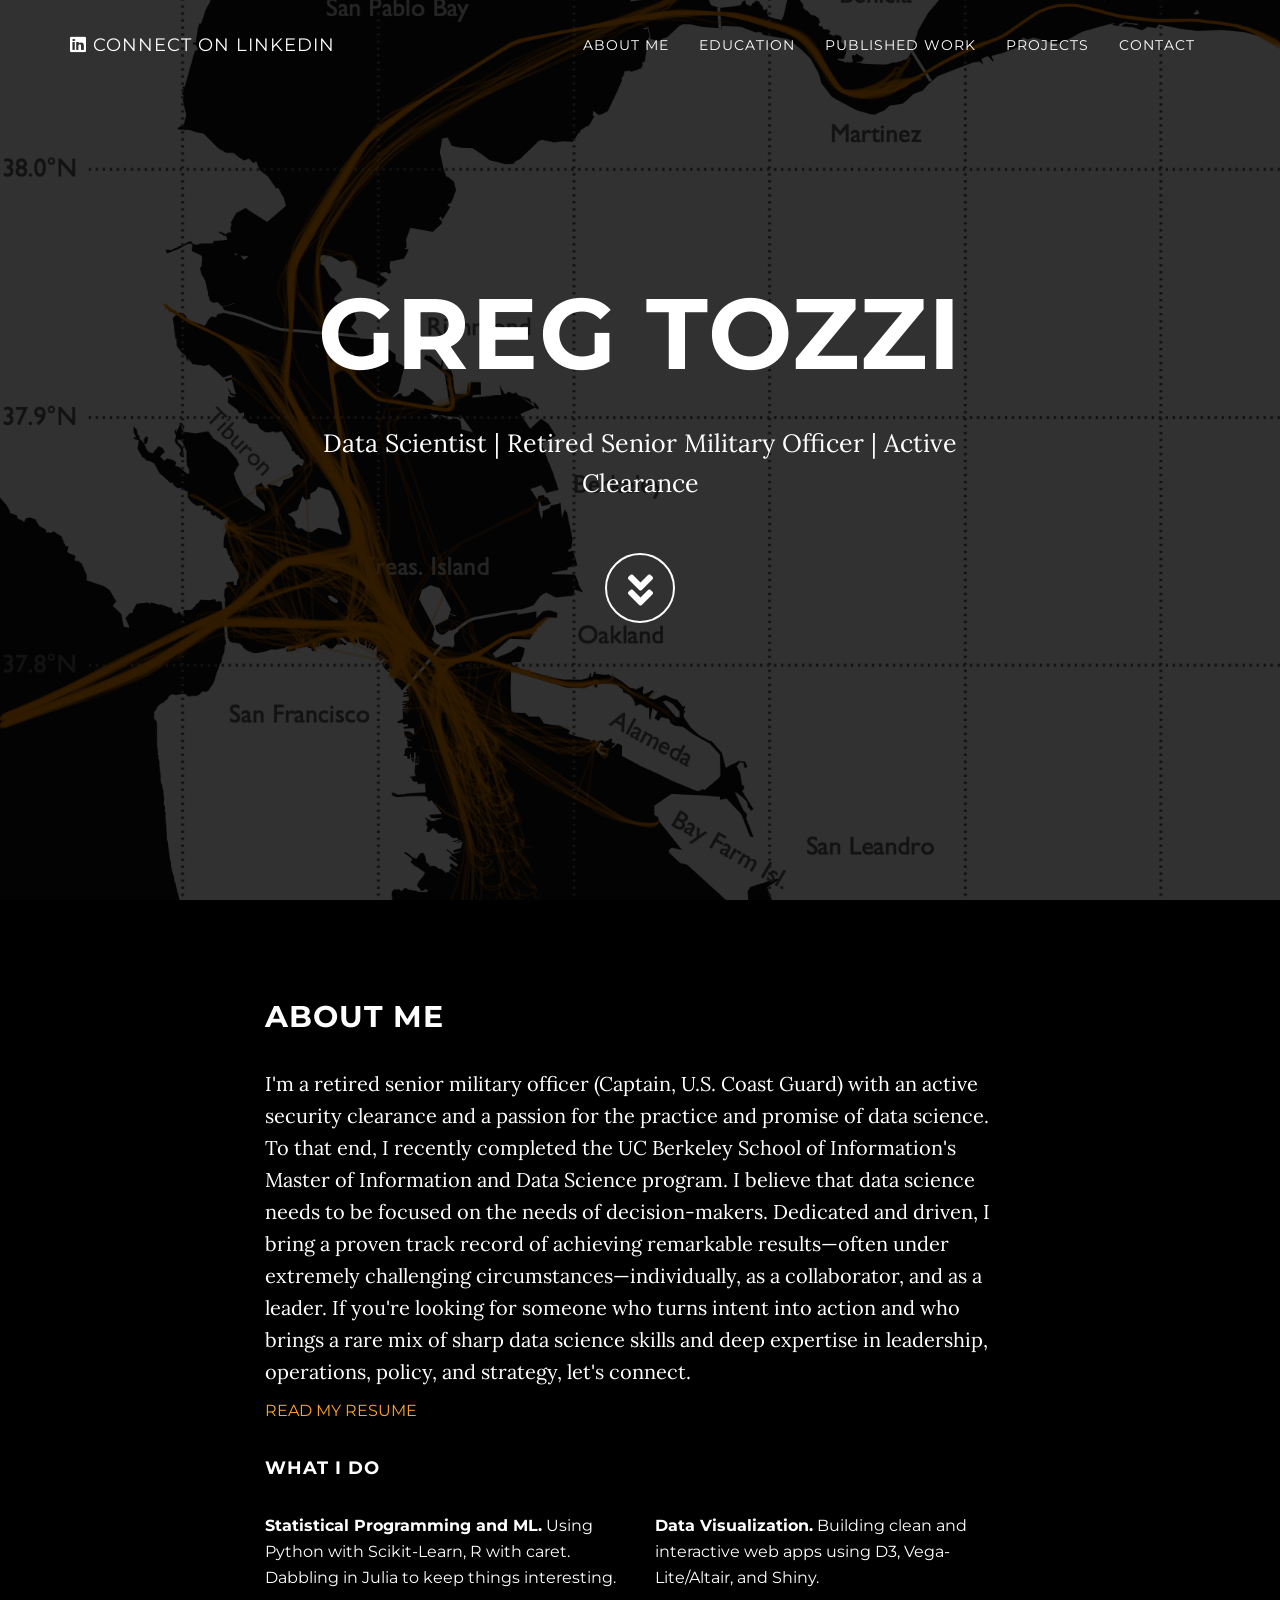
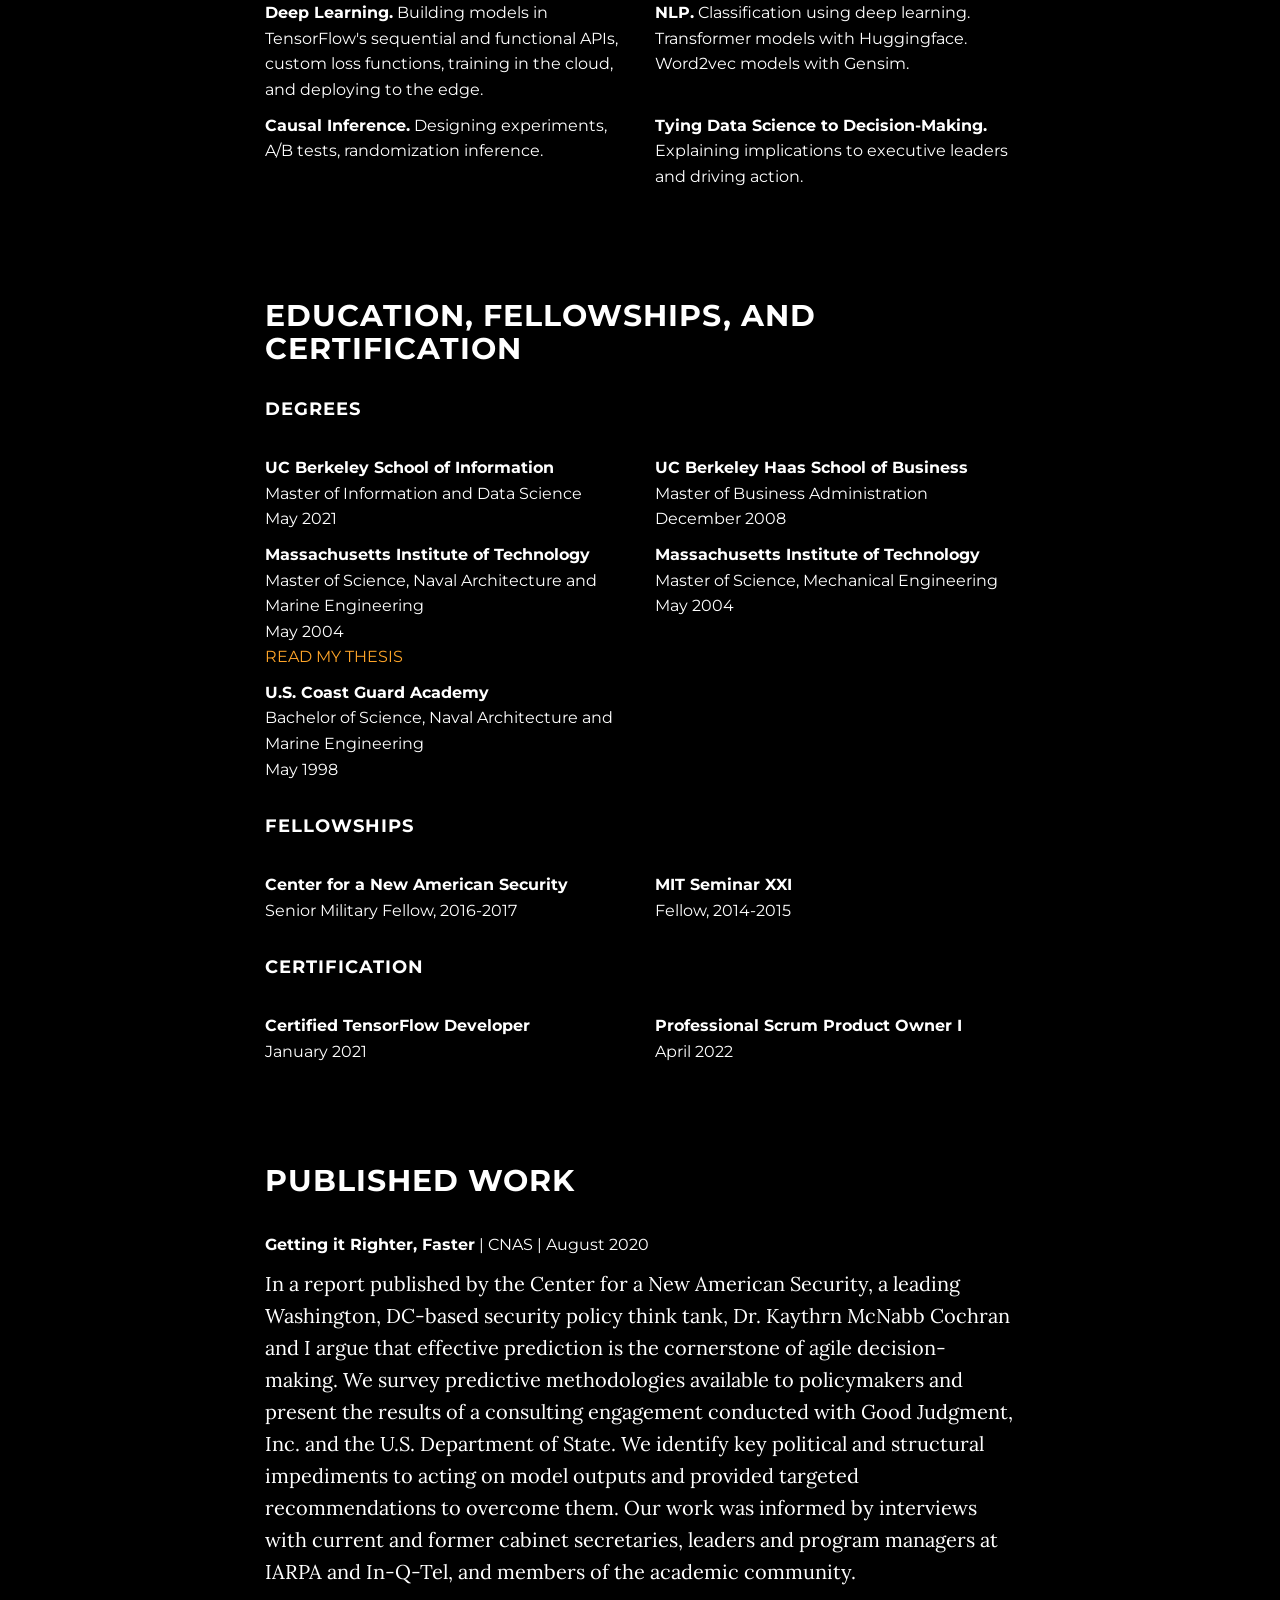
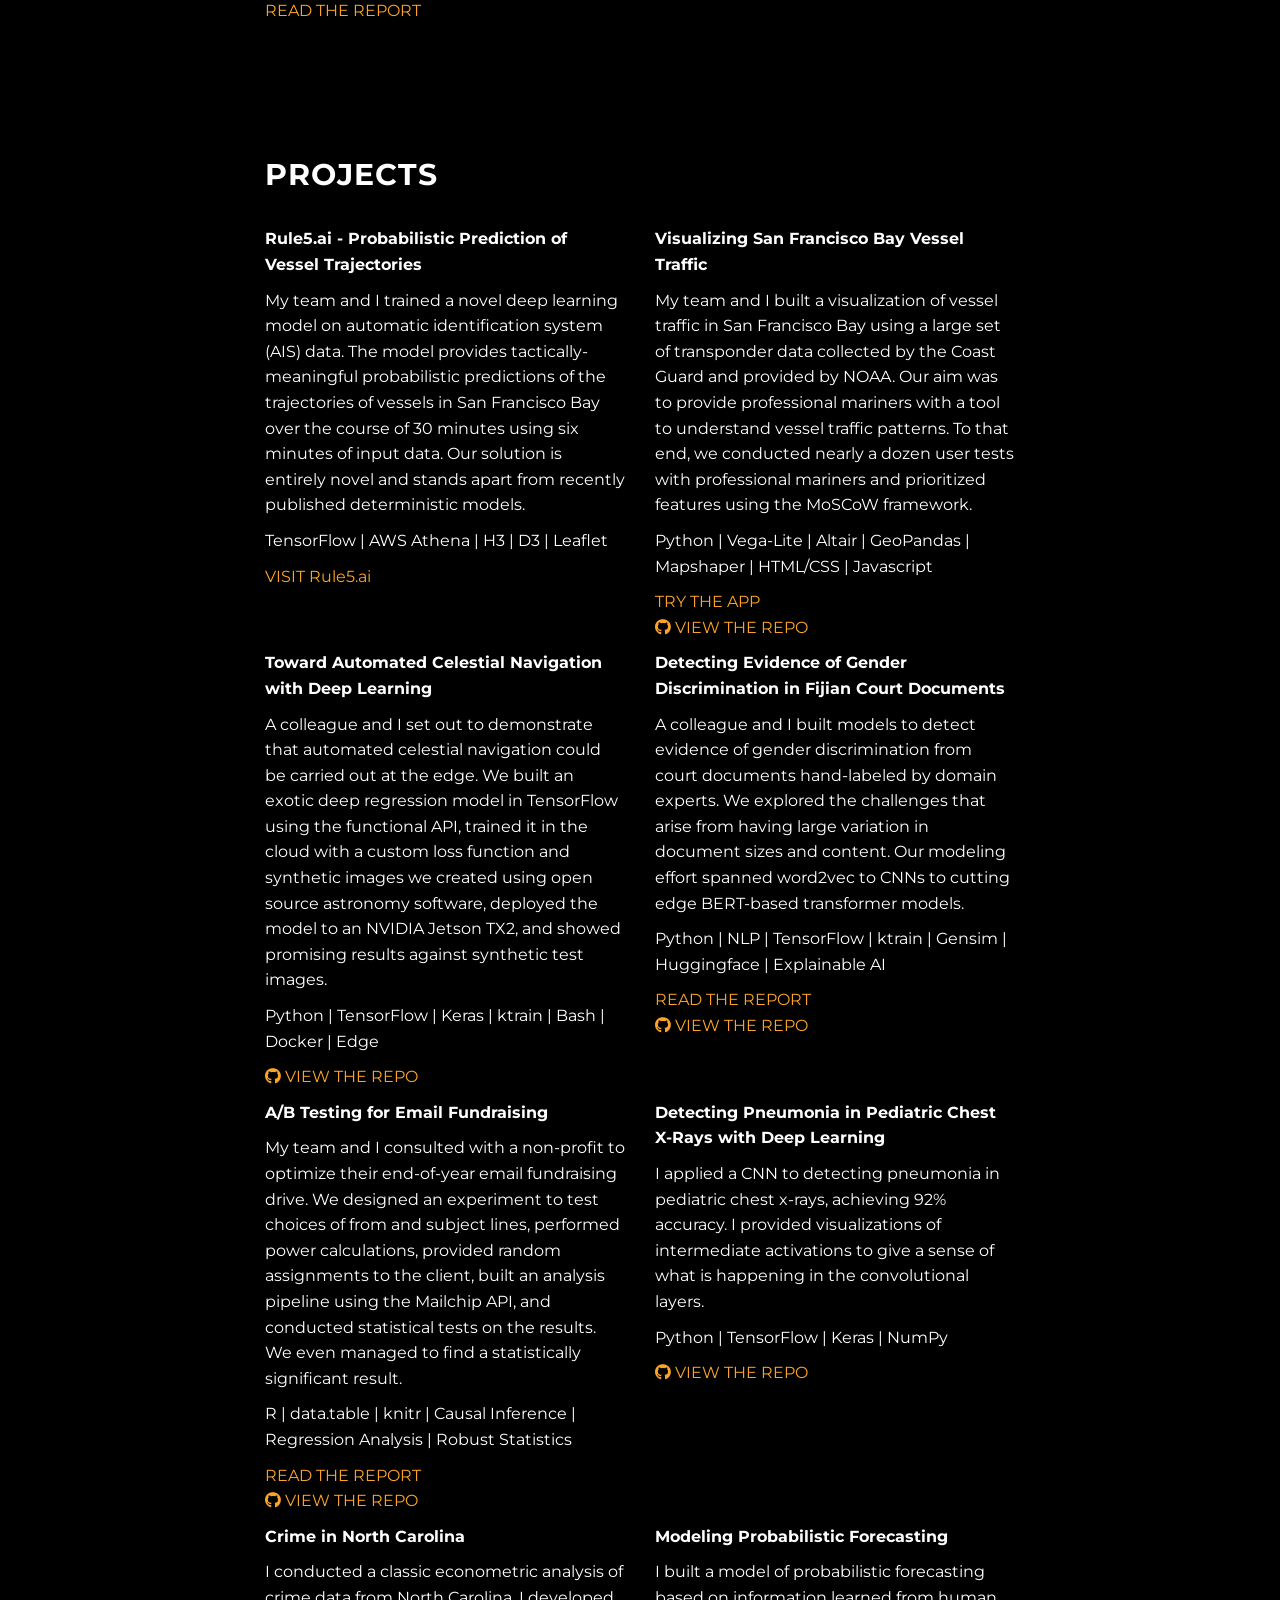
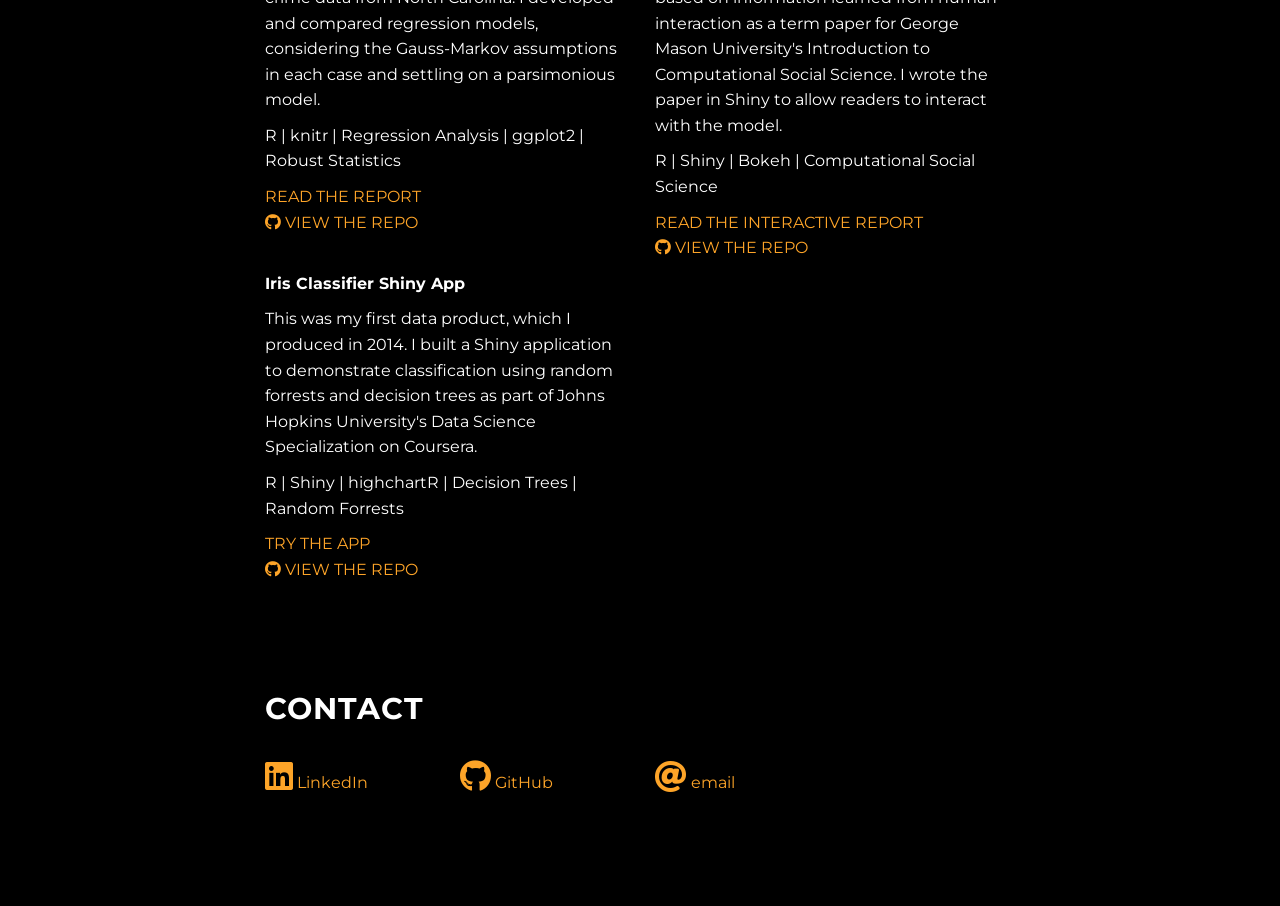
==== index.html @ bf269452 "adding pspo" ====
<!DOCTYPE html>
<html lang="en">

<head>
    <meta charset="utf-8">
    <meta name="viewport" content="width=device-width, initial-scale=1.0">
    <meta name="description" content="Greg Tozzi: Data Scientist">
    <meta name="author" content="Greg Tozzi">

    <title>Greg Tozzi's Data Science Portfolio</title>
    
    <link rel="preconnect" href="https://fonts.gstatic.com"> 
    <link href="https://fonts.googleapis.com/css2?family=Lora:wght@400;700&family=Montserrat:wght@400;700&display=swap" rel="stylesheet">

    <!-- CSS -->
    <link href="css/bootstrap.min.css" rel="stylesheet">
    <link href="css/all.css" rel="stylesheet">
    <link href="css/grayscale.css" rel="stylesheet">

</head>

<body id="page-top" data-spy="scroll" data-target=".navbar-custom">

    <nav class="navbar navbar-custom navbar-fixed-top" role="navigation">
        <div class="container">
            <div class="navbar-header page-scroll">
                <button type="button" class="navbar-toggle" data-toggle="collapse" data-target=".navbar-main-collapse">
                    <i class="fa fa-bars"></i>
                </button>
                <!-- <span style="color: #6C6; font-size: 135px;">&#x2B22;</span> 

                <a class="navbar-brand" a href="https://linkedin.com/in/gregorytozzi" target="_blank" rel="noopener noreferrer">
                    <i class="fab fa-linkedin fa-1x"></i>  <span class="light">Connect on Linkedin</span>
                </a>-->
                <a class="navbar-brand" a href="https://linkedin.com/in/gregorytozzi" target="_blank" rel="noopener noreferrer">
                    <i class="fab fa-linkedin fa-1x"></i>  <span class="light"> Connect on Linkedin</span>
                </a>        
            </div>

            <!-- Collect the nav links, forms, and other content for toggling -->
            <div class="collapse navbar-collapse navbar-right navbar-main-collapse">
                <ul class="nav navbar-nav">
                    <!-- Hidden li included to remove active class from about link when scrolled up past about section -->
                    <li class="hidden">
                        <a href="#page-top"></a>
                    </li>
                    <li class="page-scroll">
                        <a href="#about">About Me</a>
                    </li>
                    <li class="page-scroll">
                        <a href="#education">Education</a>
                    <li class="page-scroll">
                        <a href="#pubs">Published Work</a>
                    </li>
                    <li class="page-scroll">
                        <a href="#projects">Projects</a>
                    </li>
               
                    <li class="page-scroll">
                        <a href="#contact">Contact</a>
                    </li>
                </ul>
            </div>
            <!-- /.navbar-collapse -->
        </div>
        <!-- /.container -->
    </nav>

    <section class="intro">
        <div class="intro-body">
            <div class="container">
                <div class="row">
                    <div class="col-md-8 col-md-offset-2">
                        <h1 class="brand-heading">Greg Tozzi</h1>
                        <p class="intro-text">Data Scientist | Retired Senior Military Officer | Active Clearance</p>
                        <div class="page-scroll">
                            <a href="#about" class="btn btn-circle">
                                <i class="fa fa-angle-double-down animated"></i>
                            </a>
                        </div>
                    </div>
                </div>
            </div>
        </div>
    </section>

    <section id="about" class="container content-section text-justified">
        <div class="row">
            <div class="col-lg-8 col-lg-offset-2">
                <h2>About Me</h2>
                <p class="about-me">I'm a retired senior military officer (Captain, U.S. Coast Guard) with an active security clearance and a passion for the practice and promise of data science. To that end, I recently completed the UC Berkeley School of Information's Master of Information and Data Science program. I believe that data science needs to be focused on the needs of decision-makers. Dedicated and driven, I bring a proven track record of achieving remarkable results—often under extremely challenging circumstances—individually, as a collaborator, and as a leader. If you're looking for someone who turns intent into action and who brings a rare mix of sharp data science skills and deep expertise in leadership, operations, policy, and strategy, let's connect.</p>
                <p class="resume"><a href="media/Greg_Tozzi_Resume.pdf" target="_blank" rel="noopener noreferrer"">READ MY RESUME</a></p>
            </div>
        </div>
        <div class="row">
            <div class="col-lg-8 col-lg-offset-2">
                <h4>What I Do</h2>
            </div>
        </div>
        <div class="row">
            <div class="col-lg-4 col-lg-offset-2">
                <p class="small-text"><strong>Statistical Programming and ML.</strong> Using Python with Scikit-Learn, R with caret. Dabbling in Julia to keep things interesting.</p>
            </div>
            <div class="col-lg-4">
                <p class="small-text"><strong>Data Visualization.</strong> Building clean and interactive web apps using D3, Vega-Lite/Altair, and Shiny.</p>
            </div>
        </div>
        <div class="row">
            <div class="col-lg-4 col-lg-offset-2">
                <p class="small-text"><strong>Deep Learning.</strong> Building models in TensorFlow's sequential and functional APIs, custom loss functions, training in the cloud, and deploying to the edge.</p>
            </div>
            <div class="col-lg-4">
                <p class="small-text"><strong>NLP.</strong> Classification using deep learning. Transformer models with Huggingface. Word2vec models with Gensim.</p>
            </div>
        </div>
        <div class="row">
            <div class="col-lg-4 col-lg-offset-2">
                <p class="small-text"><strong>Causal Inference.</strong> Designing experiments, A/B tests, randomization inference.</p>
            </div>
            <div class="col-lg-4">
                <p class="small-text"><strong>Tying Data Science to Decision-Making.</strong> Explaining implications to executive leaders and driving action.</p>
            </div>
        </div>
    </section>

    <section id="education" class="container content-section text-justified">
        <div class="row">
            <div class="col-lg-8 col-lg-offset-2">
                <h2>Education, Fellowships, and Certification</h2>
            </div>
        </div>
        <div class="row">
            <div class="col-lg-8 col-lg-offset-2">
                <h4>Degrees</h2>
            </div>
        </div>
        <div class="row">
            <div class="col-lg-4 col-lg-offset-2">
                <p class="education"><strong>UC Berkeley School of Information</strong></p>
                <p class="education">Master of Information and Data Science</p>
                <p class="small-text">May 2021</p>
            </div>
            <div class="col-lg-4">
                <p class="education"><strong>UC Berkeley Haas School of Business</strong></p>
                <p class="education">Master of Business Administration</p>
                <p class="small-text">December 2008</p>
            </div>
        </div>
        <div class="row">
            <div class="col-lg-4 col-lg-offset-2">
                <p class="education"><strong>Massachusetts Institute of Technology</strong></p>
                <p class="education">Master of Science, Naval Architecture and Marine Engineering</p>
                <p class="education">May 2004</p>
                <p class="small-text"><a href="https://dspace.mit.edu/handle/1721.1/33435" target="_blank" rel="noopener noreferrer">READ MY THESIS</a></p>
            </div>
            <div class="col-lg-4">
                <p class="education"><strong>Massachusetts Institute of Technology</strong></p>
                <p class="education">Master of Science, Mechanical Engineering</p>
                <p class="small-text">May 2004</p>
            </div>
        </div>
        <div class="row">
            <div class="col-lg-4 col-lg-offset-2">
                <p class="education"><strong>U.S. Coast Guard Academy</strong></p>
                <p class="education">Bachelor of Science, Naval Architecture and Marine Engineering</p>
                <p class="education-footer">May 1998</p>
            </div>
        </div>
        <div class="row">
            <div class="col-lg-8 col-lg-offset-2">
                <h4>Fellowships</h2>
            </div>
        </div>
        <div class="row">
            <div class="col-lg-4 col-lg-offset-2">
                <p class="education"><strong>Center for a New American Security</strong></p>
                <p class="education-footer">Senior Military Fellow, 2016-2017</p>
            </div>
            <div class="col-lg-4">
                <p class="education"><strong>MIT Seminar XXI</strong></p>
                <p class="education-footer">Fellow, 2014-2015</p>
            </div>
        </div>
        <div class="row">
            <div class="col-lg-8 col-lg-offset-2">
                <h4>Certification</h2>
            </div>
        </div>
        <div class="row">
            <div class="col-lg-4 col-lg-offset-2">
                <p class="education"><strong>Certified TensorFlow Developer</strong></p>
                <p class="education">January 2021</p>
            </div>
            <div class="col-lg-4">
                <p class="education"><strong>Professional Scrum Product Owner I</strong></p>
                <p class="education">April 2022</p>
            </div>
        </div>
    </section>

    <section id="pubs" class="container content-section text-justified">
        <div class="row">
            <div class="col-lg-8 col-lg-offset-2">
                <h2 class="pub-header">Published Work</h2>
                <p class="small-text"><strong>Getting it Righter, Faster</strong> | CNAS | August 2020</p>
                <p class="about-me">In a report published by the Center for a New American Security, a leading Washington, DC-based security policy think tank, Dr. Kaythrn McNabb Cochran and I argue that effective prediction is the cornerstone of agile decision-making. We survey predictive methodologies available to policymakers and present the results of a consulting engagement conducted with Good Judgment, Inc. and the U.S. Department of State. We identify key political and structural impediments to acting on model outputs and provided targeted recommendations to overcome them. Our work was informed by interviews with current and former cabinet secretaries, leaders and program managers at IARPA and In-Q-Tel, and members of the academic community.
                </p>
                <p class="resume"><a href="https://www.cnas.org/publications/reports/getting-it-righter-faster" target="_blank" rel="noopener noreferrer" class="small-text">READ THE REPORT</a></p>
            </div>
        </div>
    </section>

    <section id="projects" class="container content-section text-justified">
        <div class="row">
            <div class="col-lg-8 col-lg-offset-2">
                <h2>Projects</h2>
            </div>
        </div>
        <div class="row">
            <div class="col-lg-4 col-lg-offset-2">
                <p class="small-text"><strong>Rule5.ai - Probabilistic Prediction of Vessel Trajectories</strong></p>
                <p class="small-text">My team and I trained a novel deep learning model on automatic identification system (AIS) data. The model provides tactically-meaningful probabilistic predictions of the trajectories of vessels in San Francisco Bay over the course of 30 minutes using six minutes of input data. Our solution is entirely novel and stands apart from recently published deterministic models.</p>
                <p class="small-text">TensorFlow | AWS Athena | H3 | D3 | Leaflet</p>
                <p class="education"><a href="https://rule5.ai" target="_blank" rel="noopener noreferrer" class="small-text">VISIT Rule5.ai</a></p>
            </div>
            <div class="col-lg-4">
                <p class="small-text"><strong>Visualizing San Francisco Bay Vessel Traffic</strong></p>
                <p class="small-text">My team and I built a visualization of vessel traffic in San Francisco Bay using a large set of transponder data collected by the Coast Guard and provided by NOAA. Our aim was to provide professional mariners with a tool to understand vessel traffic patterns. To that end, we conducted nearly a dozen user tests with professional mariners and prioritized features using the MoSCoW framework.</p>
                <p class="small-text">Python | Vega-Lite | Altair | GeoPandas | Mapshaper | HTML/CSS | Javascript</p>
                <p class="education"><a href="https://gregtozzi.github.io/w209-ais" target="_blank" rel="noopener noreferrer" class="small-text">TRY THE APP</a></p>
                <p class="small-text"><a href="https://github.com/gregtozzi/w209-ais" target="_blank" rel="noopener noreferrer">
                    <i class="fab fa-github fa-1.25x"></i> VIEW THE REPO</a></p>
            </div>
        </div>

        <div class="row">
            <div class="col-lg-4 col-lg-offset-2">
                <p class="small-text"><strong>Toward Automated Celestial Navigation with Deep Learning</strong></p>
                <p class="small-text">A colleague and I set out to demonstrate that automated celestial navigation could be carried out at the edge. We built an exotic deep regression model in TensorFlow using the functional API, trained it in the cloud with a custom loss function and synthetic images we created using open source astronomy software, deployed the model to an NVIDIA Jetson TX2, and showed promising results against synthetic test images.</p>
                <p class="small-text">Python | TensorFlow | Keras | ktrain | Bash | Docker | Edge</p>
                <p class="small-text"><a href="https://github.com/gregtozzi/deep_learning_celnav" target="_blank" rel="noopener noreferrer">
                    <i class="fab fa-github fa-1.25x"></i> VIEW THE REPO</a></p>
            </div>
            <div class="col-lg-4">
                <p class="small-text"><strong>Detecting Evidence of Gender Discrimination in Fijian Court Documents</strong></p>
                <p class="small-text">A colleague and I built models to detect evidence of gender discrimination from court documents hand-labeled by domain experts. We explored the challenges that arise from having large variation in document sizes and content. Our modeling effort spanned word2vec to CNNs to cutting edge BERT-based transformer models.</p>
                <p class="small-text">Python | NLP | TensorFlow | ktrain | Gensim | Huggingface | Explainable AI</p>
                <p class="education"><a href="media/fijian_gbd_report.pdf" target="_blank" rel="noopener noreferrer">READ THE REPORT</a></p>
                <p class="small-text"><a href="https://github.com/gregtozzi/w266_project" target="_blank" rel="noopener noreferrer">
                    <i class="fab fa-github fa-1.25x"></i> VIEW THE REPO</a></p>
            </div>
        </div>

        <div class="row">
            <div class="col-lg-4 col-lg-offset-2">
                <p class="small-text"><strong>A/B Testing for Email Fundraising</strong></p>
                <p class="small-text">My team and I consulted with a non-profit to optimize their end-of-year email fundraising drive. We designed an experiment to test choices of from and subject lines, performed power calculations, provided random assignments to the client, built an analysis pipeline using the Mailchip API, and conducted statistical tests on the results. We even managed to find a statistically significant result.</p>
                <p class="small-text">R | data.table | knitr | Causal Inference | Regression Analysis | Robust Statistics</p>
                <p class="education"><a href="media/ab_test_report.pdf" target="_blank" rel="noopener noreferrer">READ THE REPORT</a></p>
                <p class="small-text"><a href="https://github.com/gregtozzi/w266_project" target="_blank" rel="noopener noreferrer">
                    <i class="fab fa-github fa-1.25x"></i> VIEW THE REPO</a></p>
            </div>
            <div class="col-lg-4">
                <p class="small-text"><strong>Detecting Pneumonia in Pediatric Chest X-Rays with Deep Learning</strong></p>
                <p class="small-text">I applied a CNN to detecting pneumonia in pediatric chest x-rays, achieving 92% accuracy. I provided visualizations of intermediate activations to give a sense of what is happening in the convolutional layers.</p>
                <p class="small-text">Python | TensorFlow | Keras | NumPy</p>
                <p class="small-text"><a href="https://github.com/gregtozzi/diagnosing_pneumonia/blob/master/Diagnosing_Pneumonia_from_Pediatric_Chest_X_Rays.ipynb" target="_blank" rel="noopener noreferrer">
                    <i class="fab fa-github fa-1.25x"></i> VIEW THE REPO</a></p>
            </div>
        </div>
        
        <div class="row">
            <div class="col-lg-4 col-lg-offset-2">
                <p class="small-text"><strong>Crime in North Carolina</strong></p>
                <p class="small-text">I conducted a classic econometric analysis of crime data from North Carolina. I developed and compared regression models, considering the Gauss-Markov assumptions in each case and settling on a parsimonious model.</p>
                <p class="small-text">R | knitr | Regression Analysis | ggplot2 | Robust Statistics</p>
                <p class="education"><a href="media/north_carolina_crime.pdf" target="_blank" rel="noopener noreferrer">READ THE REPORT</a></p>
                <p class="small-text"><a href="https://github.com/gregtozzi/north_carolina_crime" target="_blank" rel="noopener noreferrer">
                    <i class="fab fa-github fa-1.25x"></i> VIEW THE REPO</a></p>
            </div>
            <div class="col-lg-4 col-lg">
                <p class="small-text"><strong>Modeling Probabilistic Forecasting</strong></p>
                <p class="small-text">I built a model of probabilistic forecasting based on information learned from human interaction as a term paper for George Mason University's Introduction to Computational Social Science. I wrote the paper in Shiny to allow readers to interact with the model.</p>
                <p class="small-text">R | Shiny | Bokeh | Computational Social Science</p>
                <p class="education"><a href="https://gregtozzi.shinyapps.io/CSS600_Final_Paper" target="_blank" rel="noopener noreferrer">READ THE INTERACTIVE REPORT</a></p>
                <p class="small-text"><a href="https://github.com/gregtozzi/CSS600/tree/master" target="_blank" rel="noopener noreferrer">
                    <i class="fab fa-github fa-1.25x"></i> VIEW THE REPO</a></p>
            </div>
        </div>

        <div class="row">
            <div class="col-lg-4 col-lg-offset-2">
                <p class="small-text"><strong>Iris Classifier Shiny App</strong></p>
                <p class="small-text">This was my first data product, which I produced in 2014. I built a Shiny application to demonstrate classification using random forrests and decision trees as part of Johns Hopkins University's Data Science Specialization on Coursera.</p>
                <p class="small-text">R | Shiny | highchartR | Decision Trees | Random Forrests</p>
                <p class="education"><a href="https://gregtozzi.shinyapps.io/IrisClassifier" target="_blank" rel="noopener noreferrer">TRY THE APP</a></p>
                <p class="small-text"><a href="https://github.com/gregtozzi/IrisClassifier" target="_blank" rel="noopener noreferrer">
                    <i class="fab fa-github fa-1.25x"></i> VIEW THE REPO</a></p>
            </div>
        </div>

        
    </section>
    
    <section id="contact" class="container content-section text-justified">
        <div class="row">
            <div class="col-lg-8 col-lg-offset-2">
                <h2>Contact</h2>
            </div>
        </div>
        <div class="row bottom-row">
            <div class="col-lg-2 col-lg-offset-2">
              <p class="small-text"><a href="https://linkedin.com/in/gregorytozzi" target="_blank" rel="noopener noreferrer">
                    <i class="fab fa-linkedin fa-2x"></i> LinkedIn</a></p>
            </div>
            <div class="col-lg-2">
              <p class="small-text"><a href="https://github.com/gregtozzi" target="_blank" rel="noopener noreferrer">
                    <i class="fab fa-github fa-2x"></i> GitHub</a></p>
            </div>
            <div class="col-lg-2">
              <p class="small-text"><a href="mailto:greg.tozzi@ischool.berkeley.edu">
                    <i class="fas fa-at fa-2x"></i> email</a></p>
            </div>
        </div>
    </section>


    <!-- Core JavaScript Files -->
    <script src="js/jquery-3.5.1.min.js"></script>
    <script src="js/bootstrap.min.js"></script>
    <script src="js/jquery.easing.min.js"></script>

    <!-- Custom Theme JavaScript -->
    <script src="js/grayscale.js"></script>

</body>

</html>
---- css/grayscale.css ----
body {
    width: 100%;
    height: 100%;
    font-family: Lora, "Crimson Text", "Helvetica Neue",Helvetica,Arial,sans-serif;
    color: #fff;
    background-color: #000;
}

html {
    width: 100%;
    height: 100%;
}

h1,
h2,
h3,
h4,
h5,
h6 {
    margin: 0 0 35px;
    text-transform: uppercase;
    font-family: Montserrat, "Allerta","Helvetica Neue",Helvetica,Arial,sans-serif;
    font-weight: 700;
    letter-spacing: 1px;
}

p {
    margin: 0 0 25px;
    font-size: 18px;
    line-height: 1.5;
}

.about-me {
    margin: 0 0 10px;
}

.small-text {
    font-family: Montserrat, "Allerta","Helvetica Neue",Helvetica,Arial,sans-serif;
    font-size:16px;
    margin: 0 0 10px;
}

.education {
    font-family: Montserrat, "Allerta","Helvetica Neue",Helvetica,Arial,sans-serif;
    font-size:16px;
    margin: 0 0 0px;
}

.education-footer {
    font-family: Montserrat, "Allerta","Helvetica Neue",Helvetica,Arial,sans-serif;
    font-size:16px;
    margin: 0 0 35px;
}

.resume {
    font-family: Montserrat, "Allerta","Helvetica Neue",Helvetica,Arial,sans-serif;
    font-size:16px;
}

.project-row {
    padding-top: 20px;
}

.bottom-row {
    padding-bottom: 100px;
}

@media(min-width:767px) {
    p {
        margin: 0 0 35px;
        font-size: 20px;
        line-height: 1.6;
    }
}

a {
    color: #fda428;
    -webkit-transition: all .2s ease-in-out;
    -moz-transition: all .2s ease-in-out;
    transition: all .2s ease-in-out;
}

a:hover,
a:focus {
    text-decoration: none;
    color: #b56e0b;
}

.light {
    font-weight: 400;
}

.navbar {
    margin-bottom: 0;
    border-bottom: 1px solid rgba(255,255,255,.3);
    text-transform: uppercase;
    font-family: Montserrat,"Helvetica Neue",Helvetica,Arial,sans-serif;
    background-color: #000;
}

.navbar-brand {
    font-weight: 700;
}

.navbar-brand:focus {
    outline: 0;
}

.navbar-custom a {
    color: #fff;
}

.navbar-custom .nav li a {
    -webkit-transition: background .3s ease-in-out;
    -moz-transition: background .3s ease-in-out;
    transition: background .3s ease-in-out;
}

.navbar-custom .nav li a:hover,
.navbar-custom .nav li a:focus,
.navbar-custom .nav li.active {
    outline: 0;
    background-color: rgba(255,255,255,.2);
}

.navbar-toggle {
    padding: 4px 6px;
    font-size: 16px;
    color: #fff;
}

.navbar-toggle:focus,
.navbar-toggle:active {
    outline: 0;
}

@media(min-width:767px) {
    .navbar {
        padding: 20px 0;
        border-bottom: 0;
        letter-spacing: 1px;
        background: 0 0;
        -webkit-transition: background .5s ease-in-out,padding .5s ease-in-out;
        -moz-transition: background .5s ease-in-out,padding .5s ease-in-out;
        transition: background .5s ease-in-out,padding .5s ease-in-out;
    }

    .top-nav-collapse {
        padding: 0;
        background-color: #000;
    }

    .navbar-custom.top-nav-collapse {
        border-bottom: 1px solid rgba(255,255,255,.3);
    }
}

.intro {
    display: table;
    width: 100%;
    height: auto;
    padding: 100px 0;
    text-align: center;
    color: #fff;
    background: url(../media/map.png) no-repeat bottom center scroll;
    background-color: #000;
    -webkit-background-size: cover;
    -moz-background-size: cover;
    background-size: cover;
    -o-background-size: cover;
}

.intro-body {
    display: table-cell;
    vertical-align: middle;
}

.brand-heading {
    font-size: 40px;
}

.intro-text {
    font-size: 18px;
}

@media(min-width:767px) {
    .intro {
        height: 100%;
        padding: 0;
    }

    .brand-heading {
        font-size: 100px;
    }

    .intro-text {
        font-size: 25px;
    }
}

.btn-circle {
    width: 70px;
    height: 70px;
    margin-top: 15px;
    padding: 7px 16px;
    border: 2px solid #fff;
    border-radius: 35px;
    font-size: 40px;
    color: #fff;
    background: 0 0;
    -webkit-transition: background .3s ease-in-out;
    -moz-transition: background .3s ease-in-out;
    transition: background .3s ease-in-out;
}

.btn-circle:hover,
.btn-circle:focus {
    outline: 0;
    color: #fff;
    background: rgba(255,255,255,.1);
}

.page-scroll .btn-circle i.animated {
    -webkit-transition-property: -webkit-transform;
    -webkit-transition-duration: 1s;
    -moz-transition-property: -moz-transform;
    -moz-transition-duration: 1s;
}

.page-scroll .btn-circle:hover i.animated {
    -webkit-animation-name: pulse;
    -moz-animation-name: pulse;
    -webkit-animation-duration: 1.5s;
    -moz-animation-duration: 1.5s;
    -webkit-animation-iteration-count: infinite;
    -moz-animation-iteration-count: infinite;
    -webkit-animation-timing-function: linear;
    -moz-animation-timing-function: linear;
}

@-webkit-keyframes pulse {    
    0 {
        -webkit-transform: scale(1);
        transform: scale(1);
    }

    50% {
        -webkit-transform: scale(1.2);
        transform: scale(1.2);
    }

    100% {
        -webkit-transform: scale(1);
        transform: scale(1);
    }
}

@-moz-keyframes pulse {    
    0 {
        -moz-transform: scale(1);
        transform: scale(1);
    }

    50% {
        -moz-transform: scale(1.2);
        transform: scale(1.2);
    }

    100% {
        -moz-transform: scale(1);
        transform: scale(1);
    }
}

.content-section {
    padding-top: 100px;
}

@media(min-width:767px) {
    .content-section {
        /* padding-top: 250px; */
    }

    .download-section {
        padding: 100px 0;
    }

    #map {
        height: 400px;
        margin-top: 250px;
    }
}

.btn {
    text-transform: uppercase;
    font-family: Montserrat,"Helvetica Neue",Helvetica,Arial,sans-serif;
    font-weight: 400;
    -webkit-transition: all .3s ease-in-out;
    -moz-transition: all .3s ease-in-out;
    transition: all .3s ease-in-out;
}

.btn-default {
    border: 1px solid #28c3ab;
    color: #28c3ab;
    background-color: transparent;
}

.btn-default:hover,
.btn-default:focus {
    border: 1px solid #28c3ab;
    outline: 0;
    color: #000;
    background-color: #28c3ab;
}

.btn-huge {
    padding: 25px;
    font-size: 26px;
}

.banner-social-buttons {
    margin-top: 0;
}

@media(max-width:1199px) {
    ul.banner-social-buttons {
        margin-top: 15px;
    }
}

@media(max-width:767px) {
    ul.banner-social-buttons>li {
        display: block;
        margin-bottom: 20px;
        padding: 0;
    }

    ul.banner-social-buttons>li:last-child {
        margin-bottom: 0;
    }
}

::-moz-selection {
    text-shadow: none;
    background: #fcfcfc;
    background: rgba(255,255,255,.2);
}

::selection {
    text-shadow: none;
    background: #fcfcfc;
    background: rgba(255,255,255,.2);
}

img::selection {
    background: 0 0;
}

img::-moz-selection {
    background: 0 0;
}

body {
    webkit-tap-highlight-color: rgba(255,255,255,.2);
}
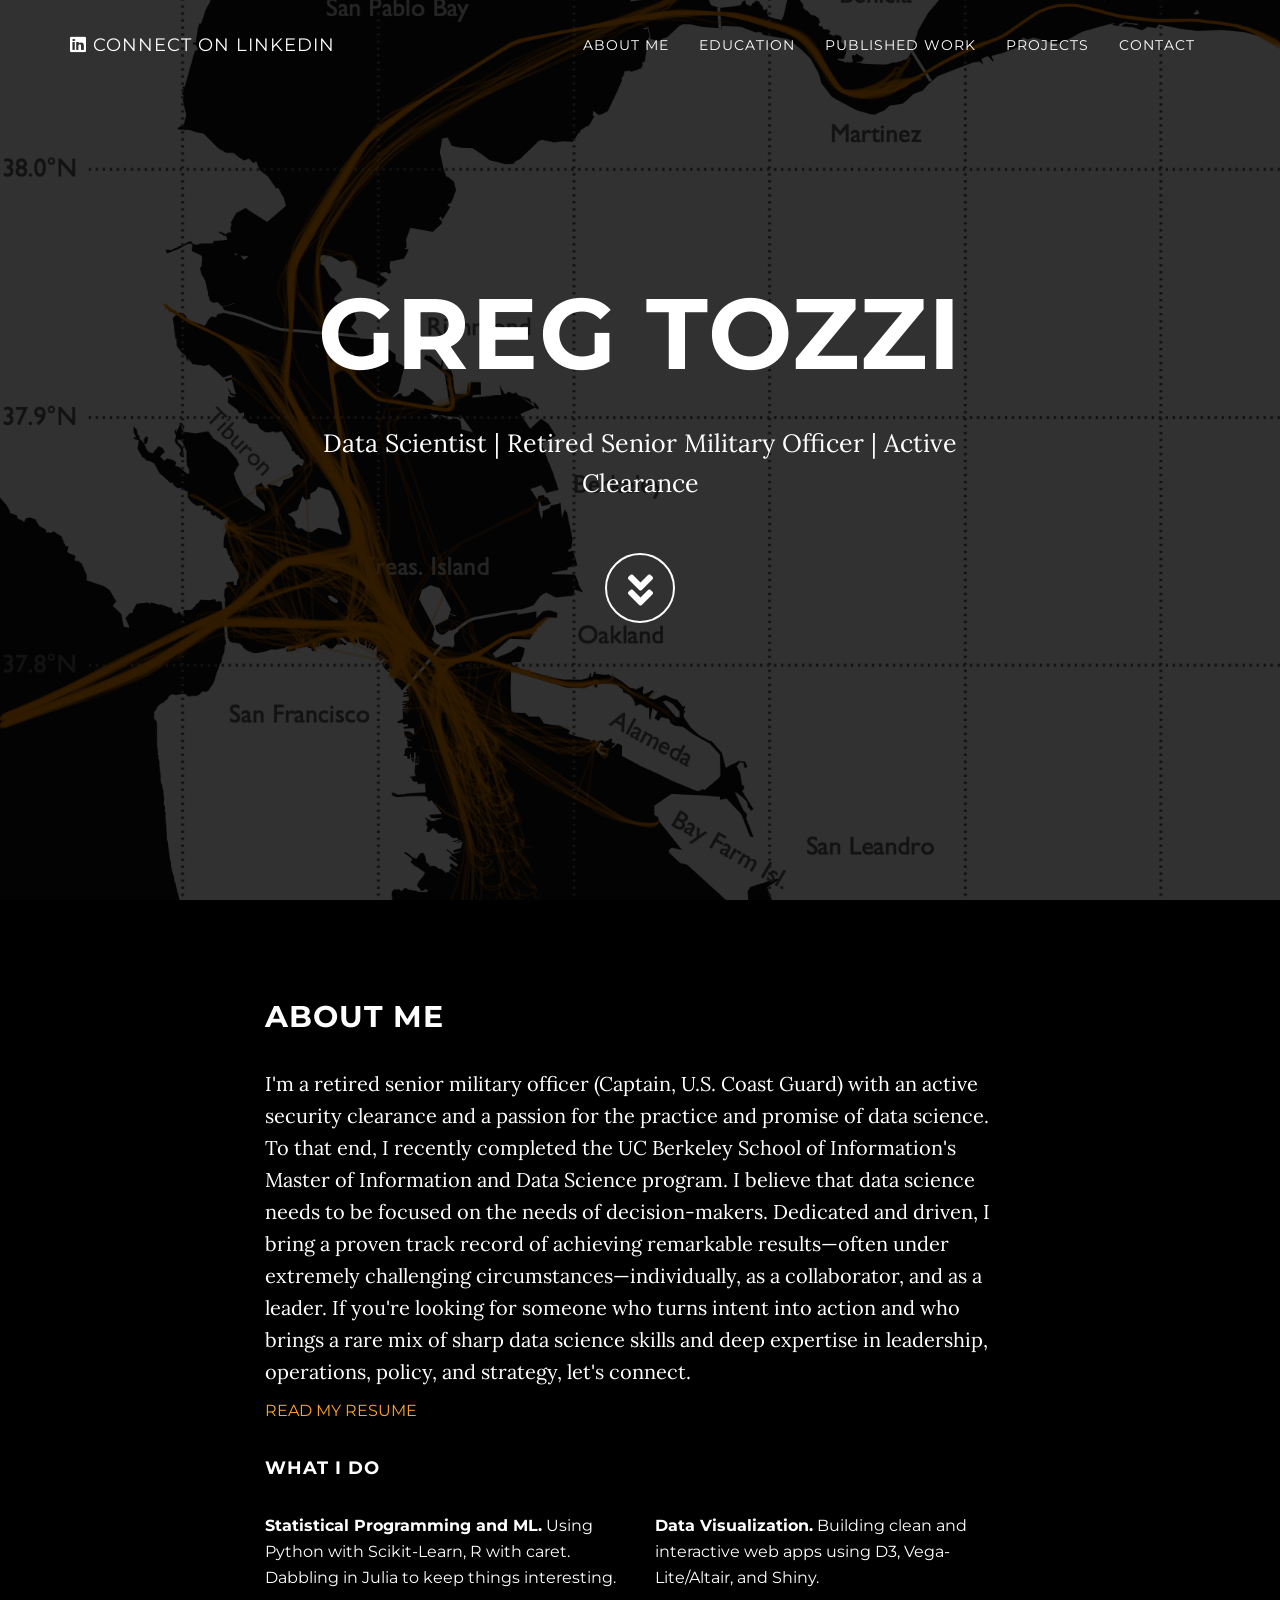
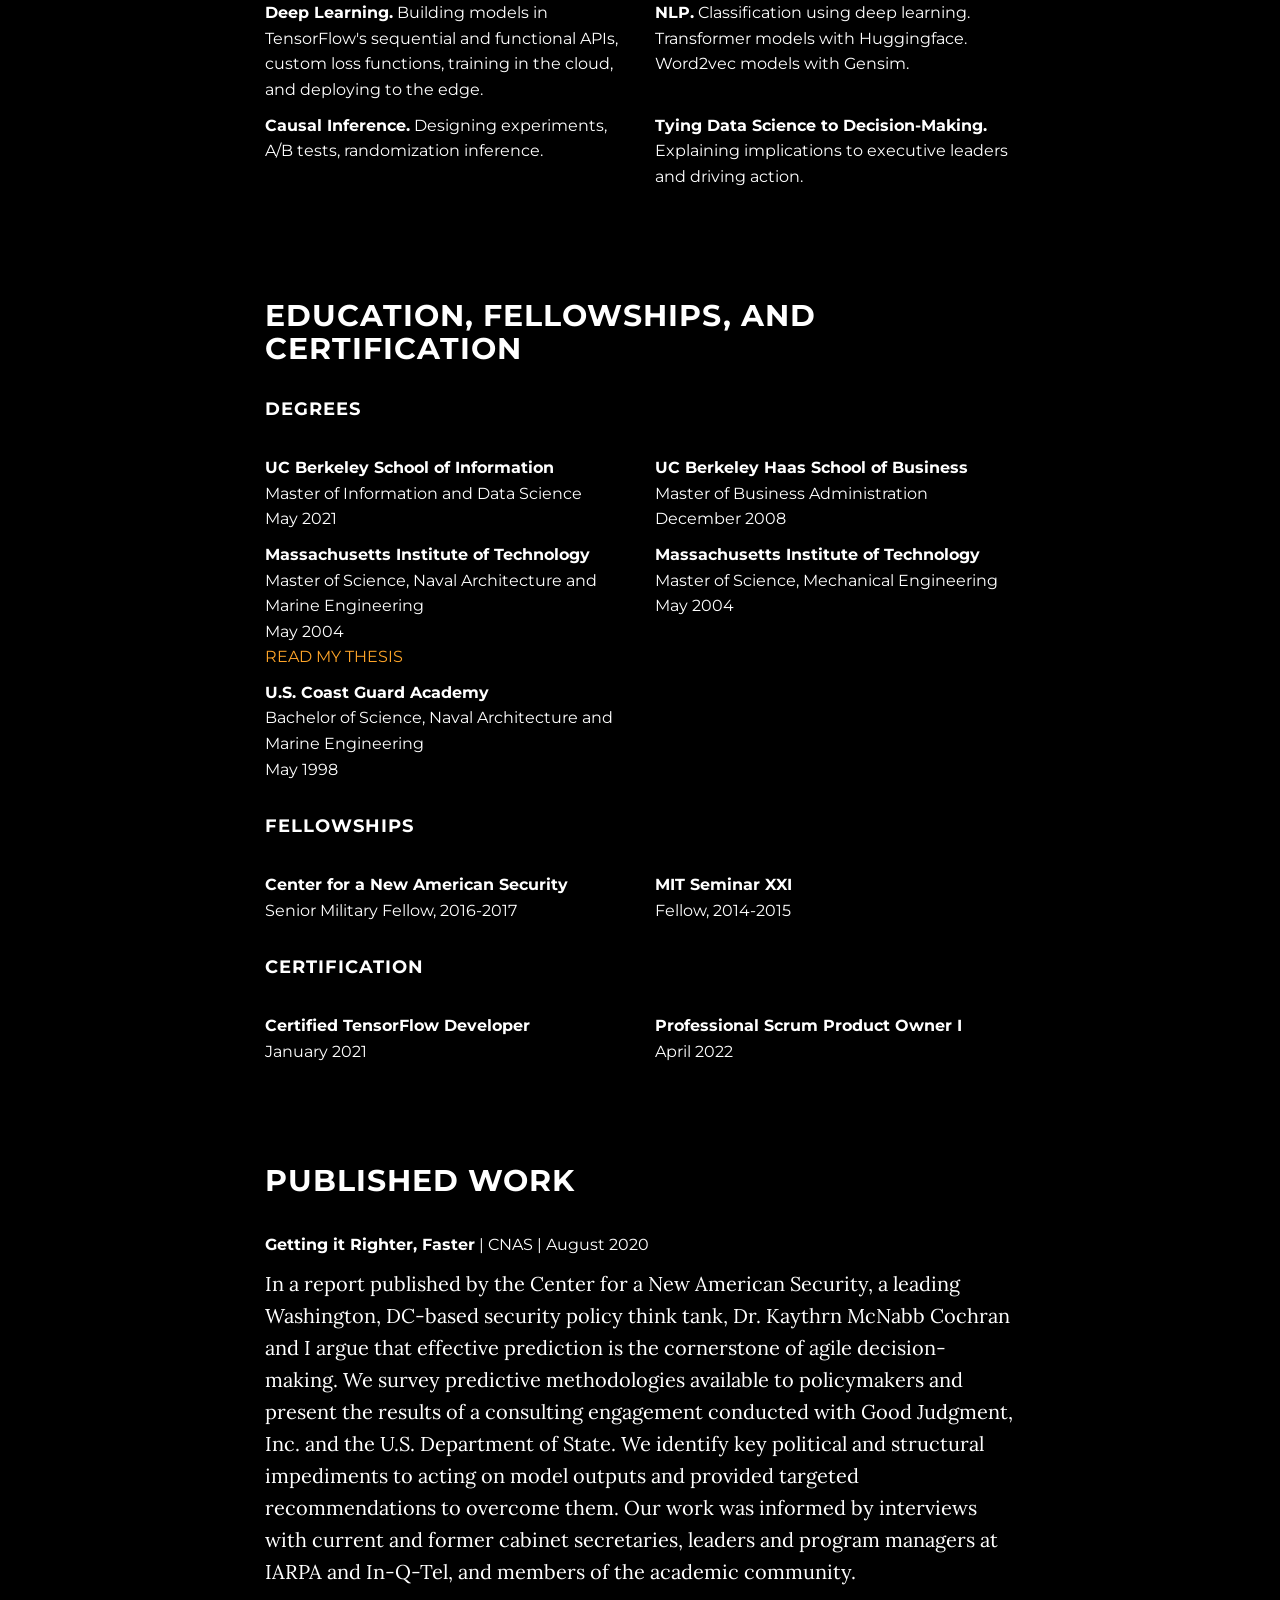
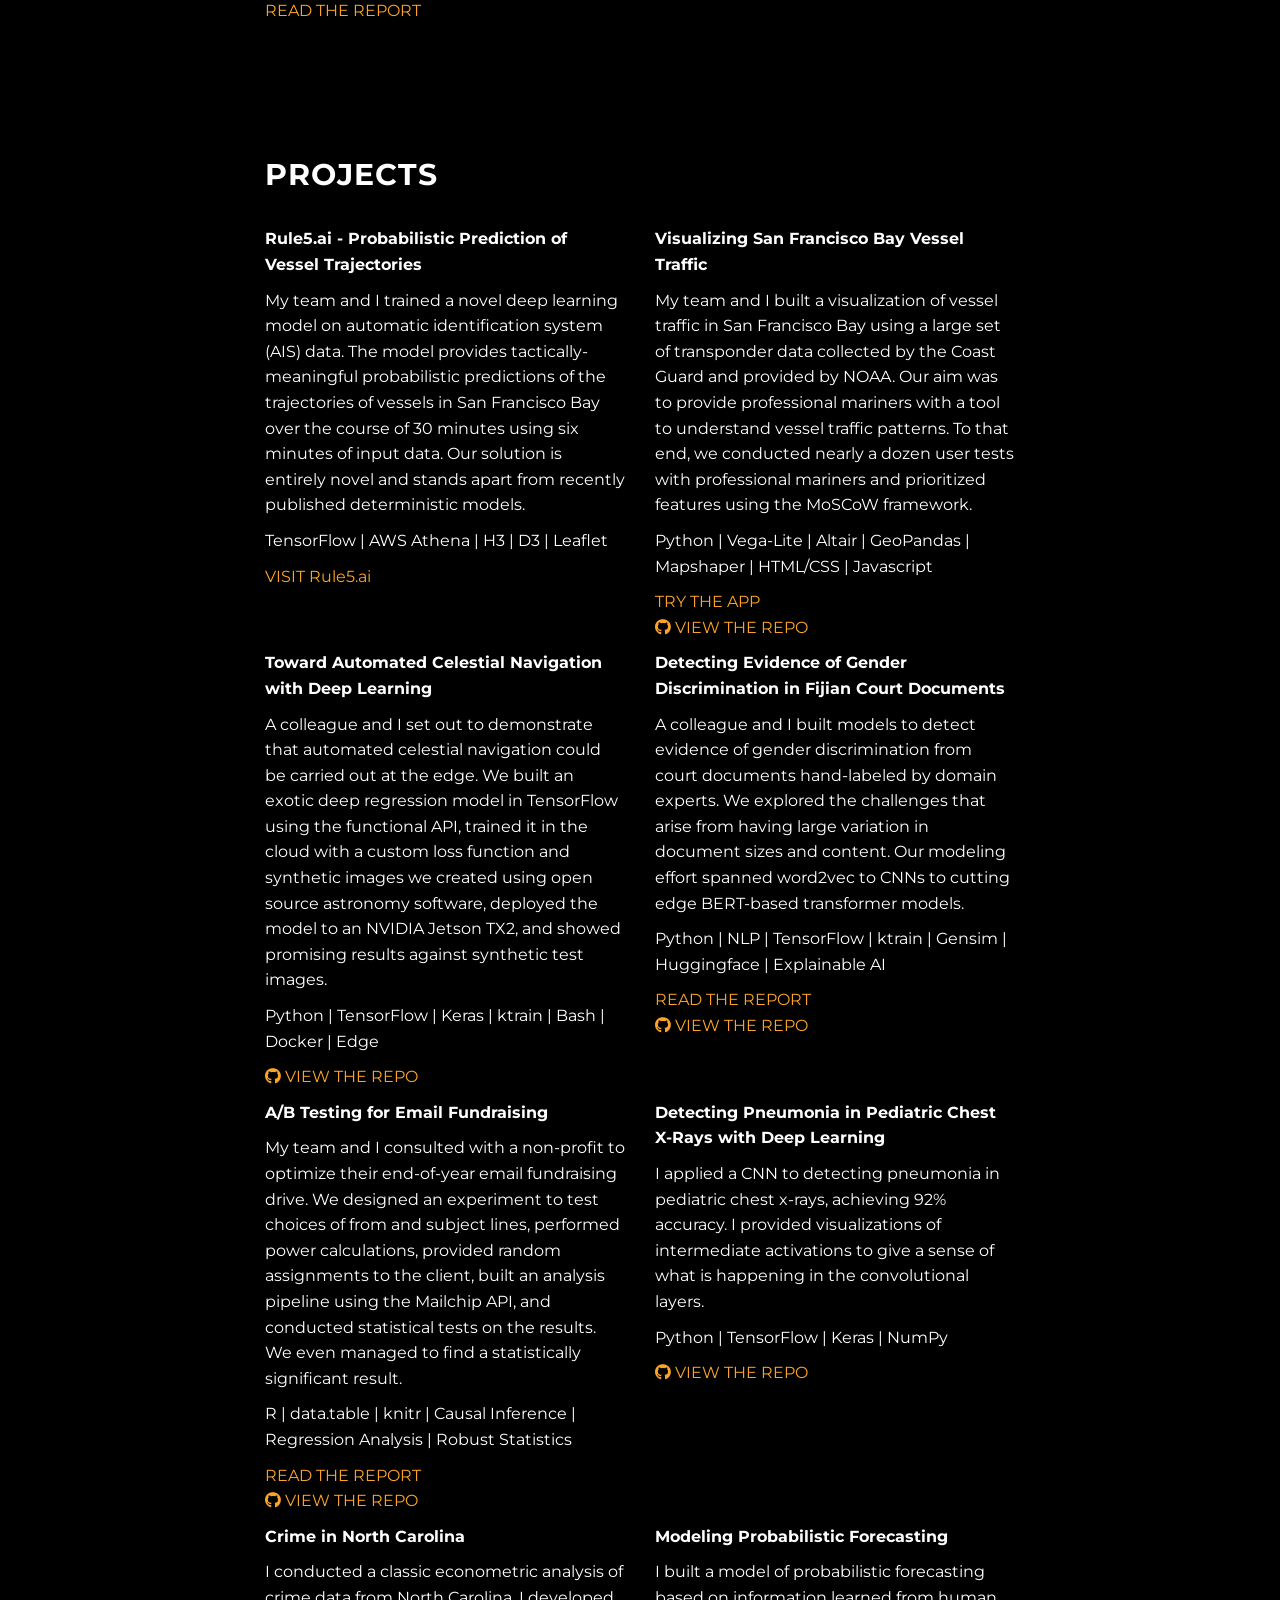
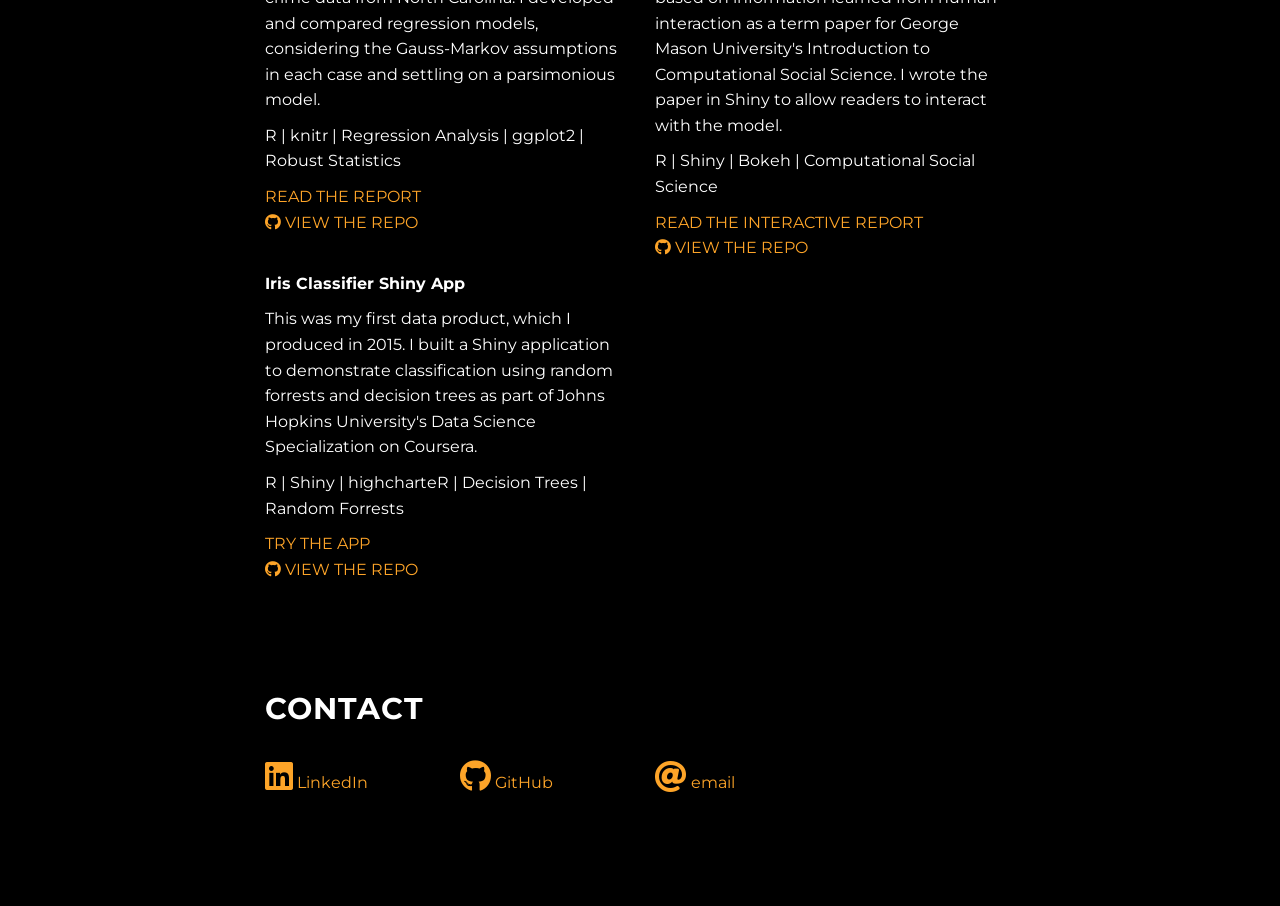
==== commit 1852abec: "Merge branch 'master' of https://github.com/gregtozzi/gregtozzi.github.io" ====
--- a/index.html
+++ b/index.html
@@ -291,8 +291,8 @@
         <div class="row">
             <div class="col-lg-4 col-lg-offset-2">
                 <p class="small-text"><strong>Iris Classifier Shiny App</strong></p>
-                <p class="small-text">This was my first data product, which I produced in 2014. I built a Shiny application to demonstrate classification using random forrests and decision trees as part of Johns Hopkins University's Data Science Specialization on Coursera.</p>
-                <p class="small-text">R | Shiny | highchartR | Decision Trees | Random Forrests</p>
+                <p class="small-text">This was my first data product, which I produced in 2015. I built a Shiny application to demonstrate classification using random forrests and decision trees as part of Johns Hopkins University's Data Science Specialization on Coursera.</p>
+                <p class="small-text">R | Shiny | highcharteR | Decision Trees | Random Forrests</p>
                 <p class="education"><a href="https://gregtozzi.shinyapps.io/IrisClassifier" target="_blank" rel="noopener noreferrer">TRY THE APP</a></p>
                 <p class="small-text"><a href="https://github.com/gregtozzi/IrisClassifier" target="_blank" rel="noopener noreferrer">
                     <i class="fab fa-github fa-1.25x"></i> VIEW THE REPO</a></p>
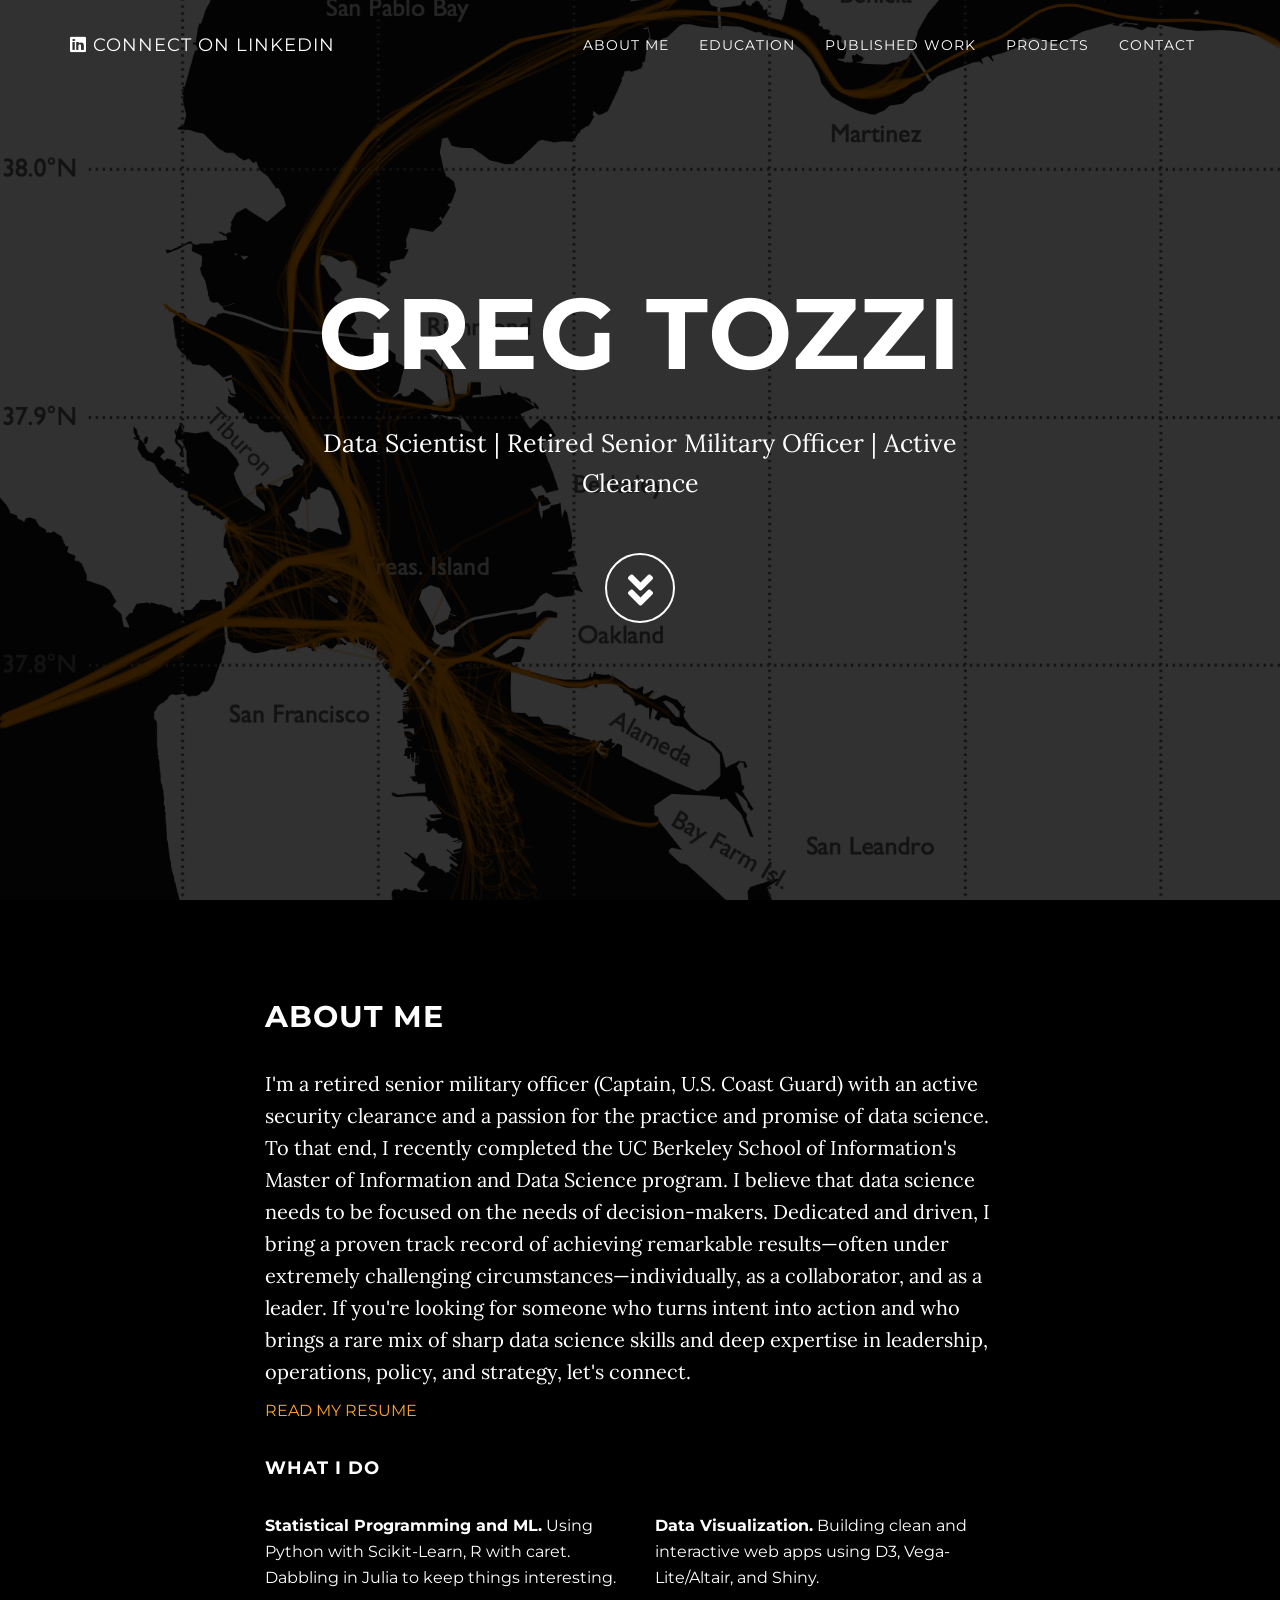
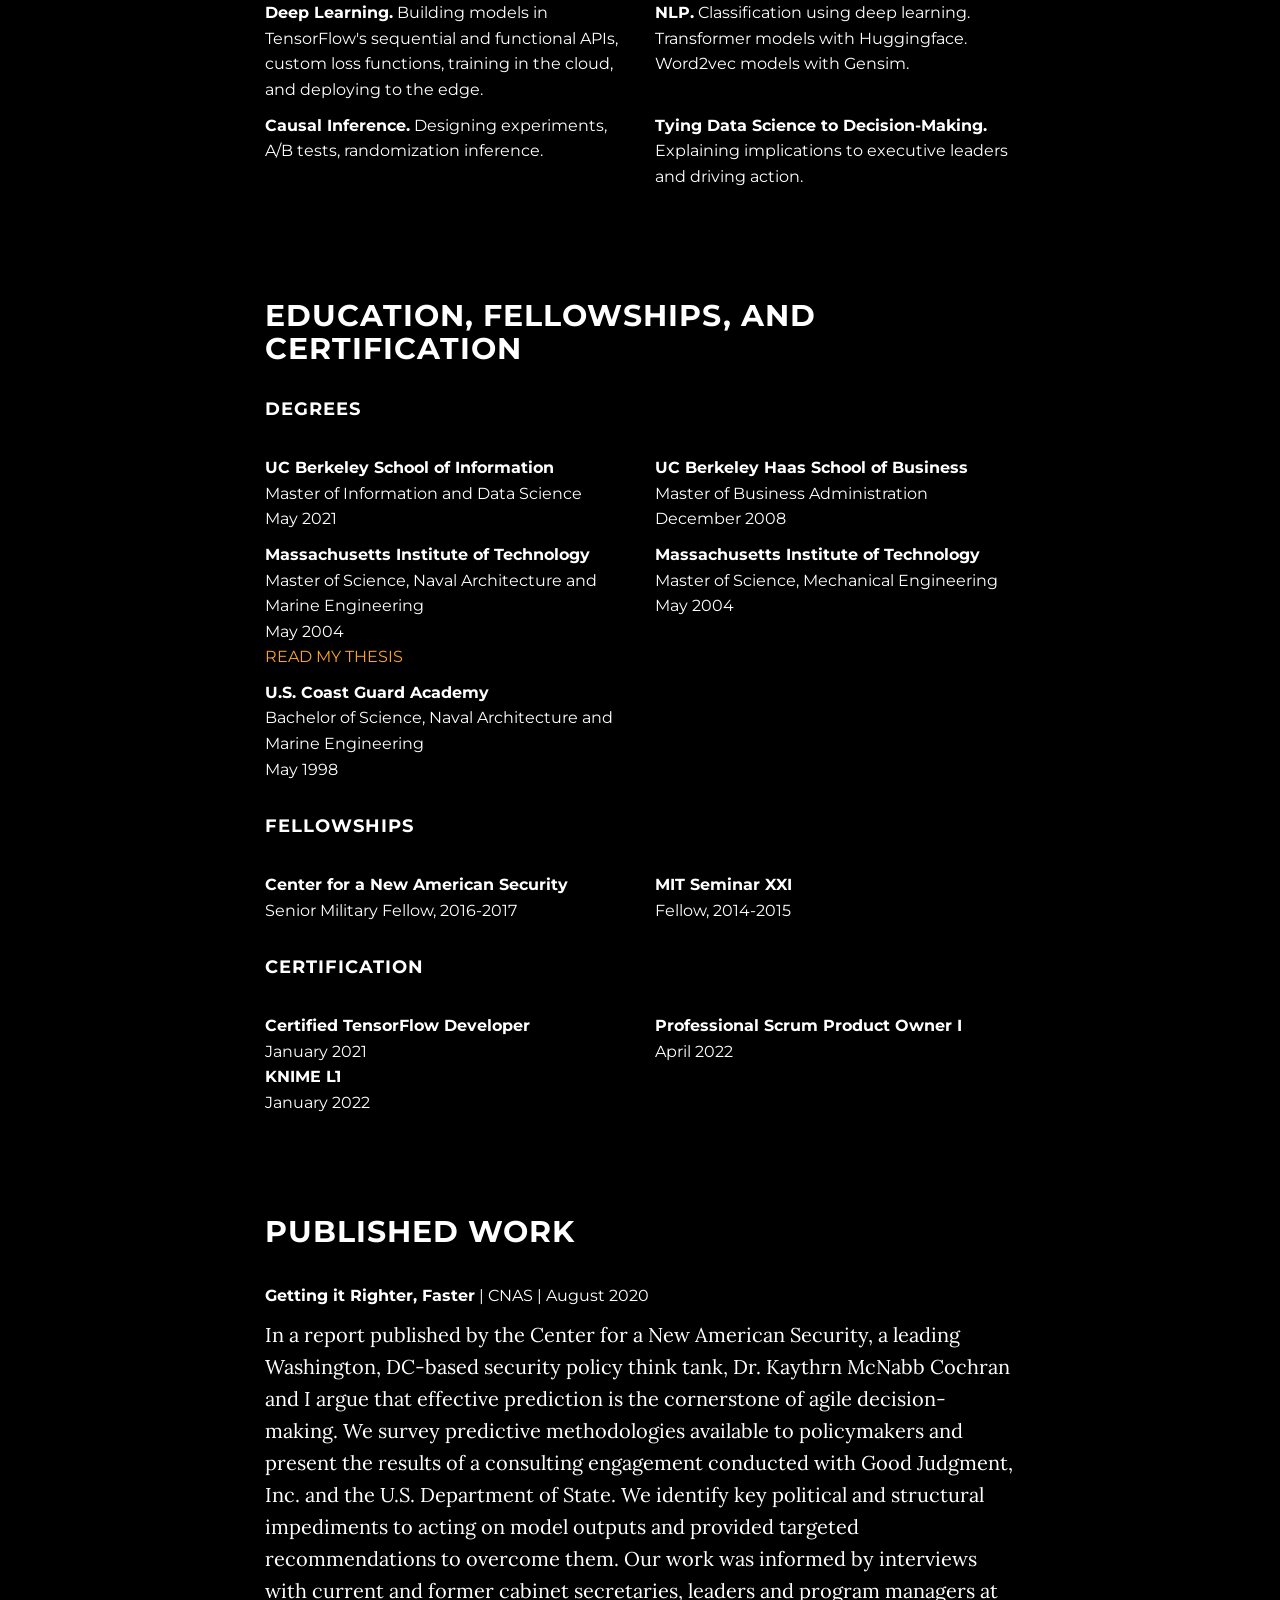
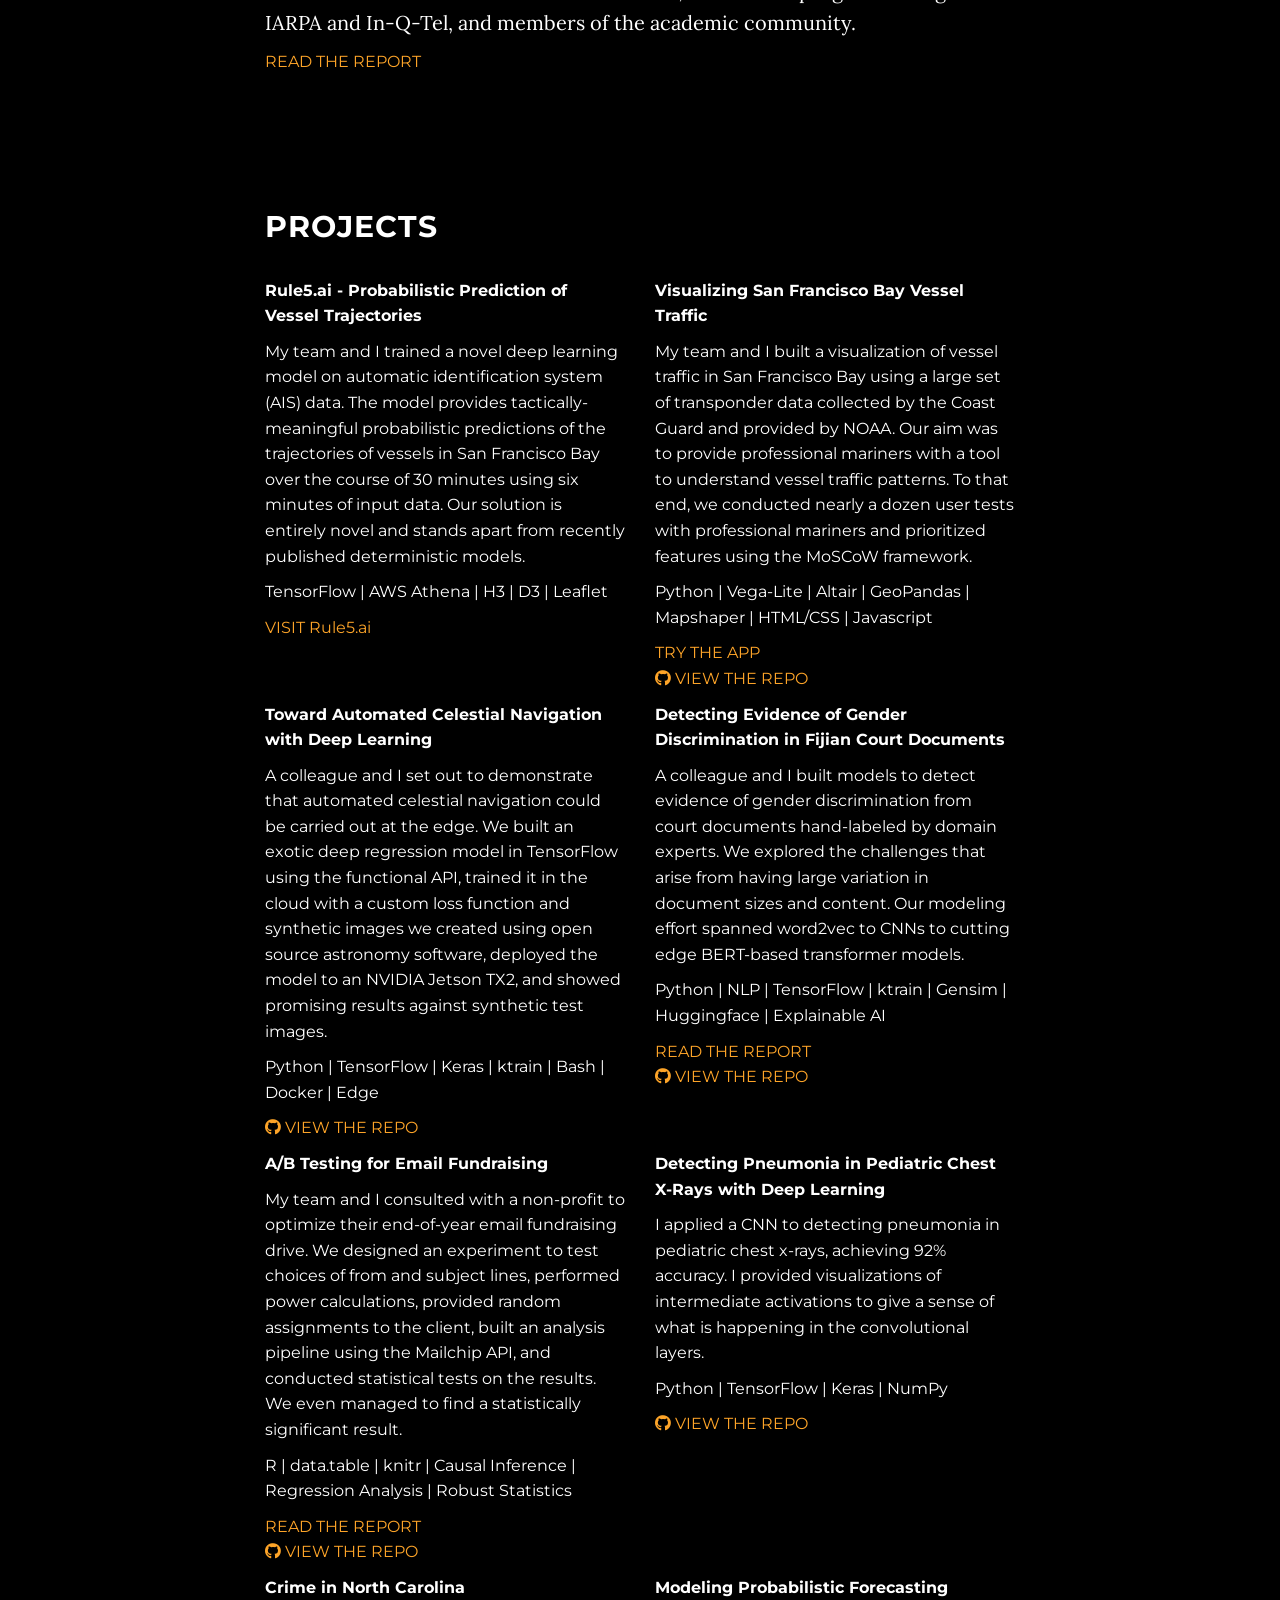
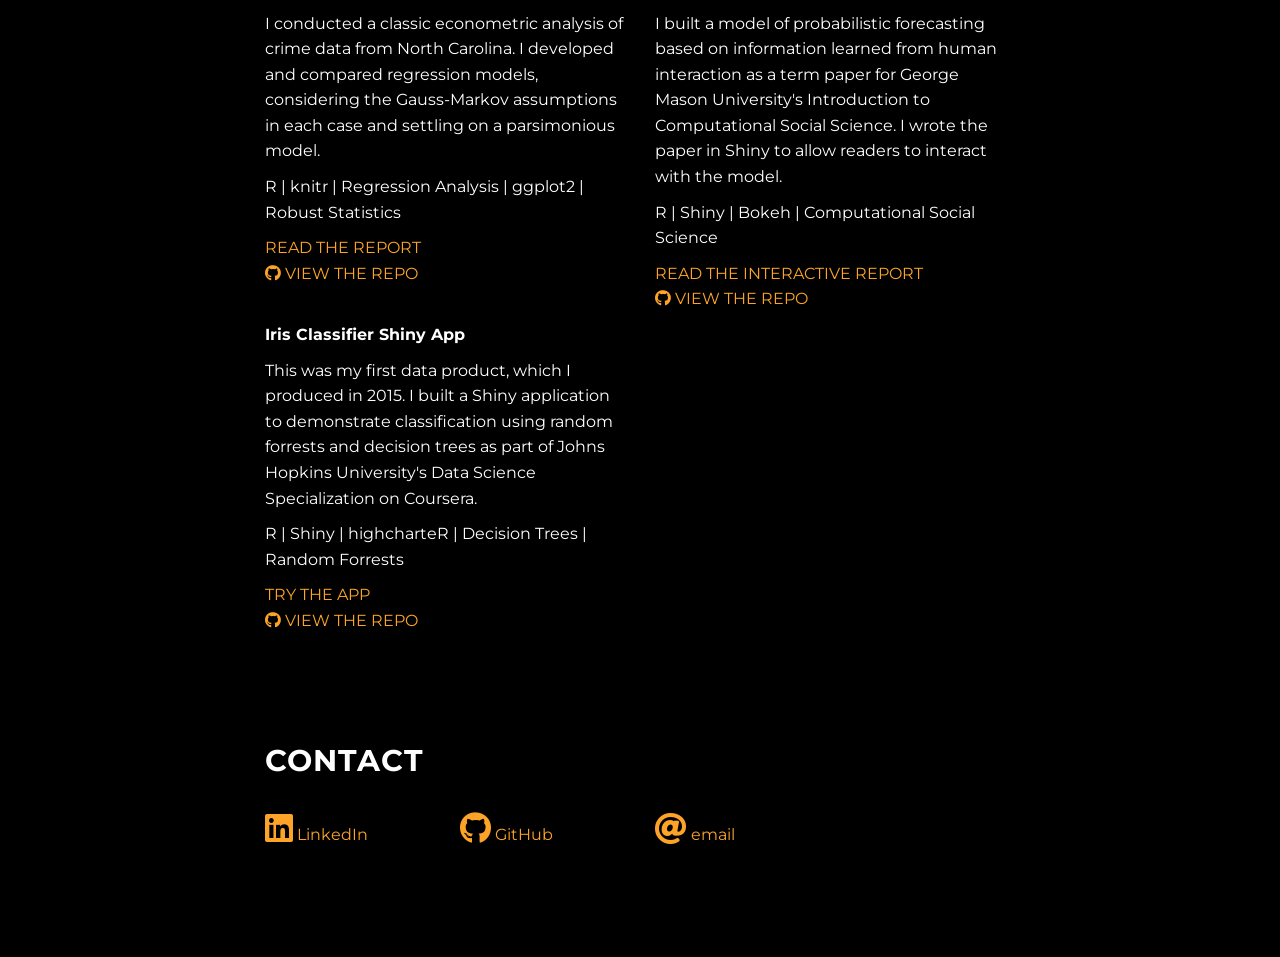
==== commit 68d9d474: "update index.html" ====
--- a/index.html
+++ b/index.html
@@ -196,6 +196,12 @@
                 <p class="education">April 2022</p>
             </div>
         </div>
+        <div class="row">
+            <div class="col-lg-4 col-lg-offset-2">
+                <p class="education"><strong>KNIME L1</strong></p>
+                <p class="education">January 2022</p>
+            </div>
+        </div>
     </section>
 
     <section id="pubs" class="container content-section text-justified">
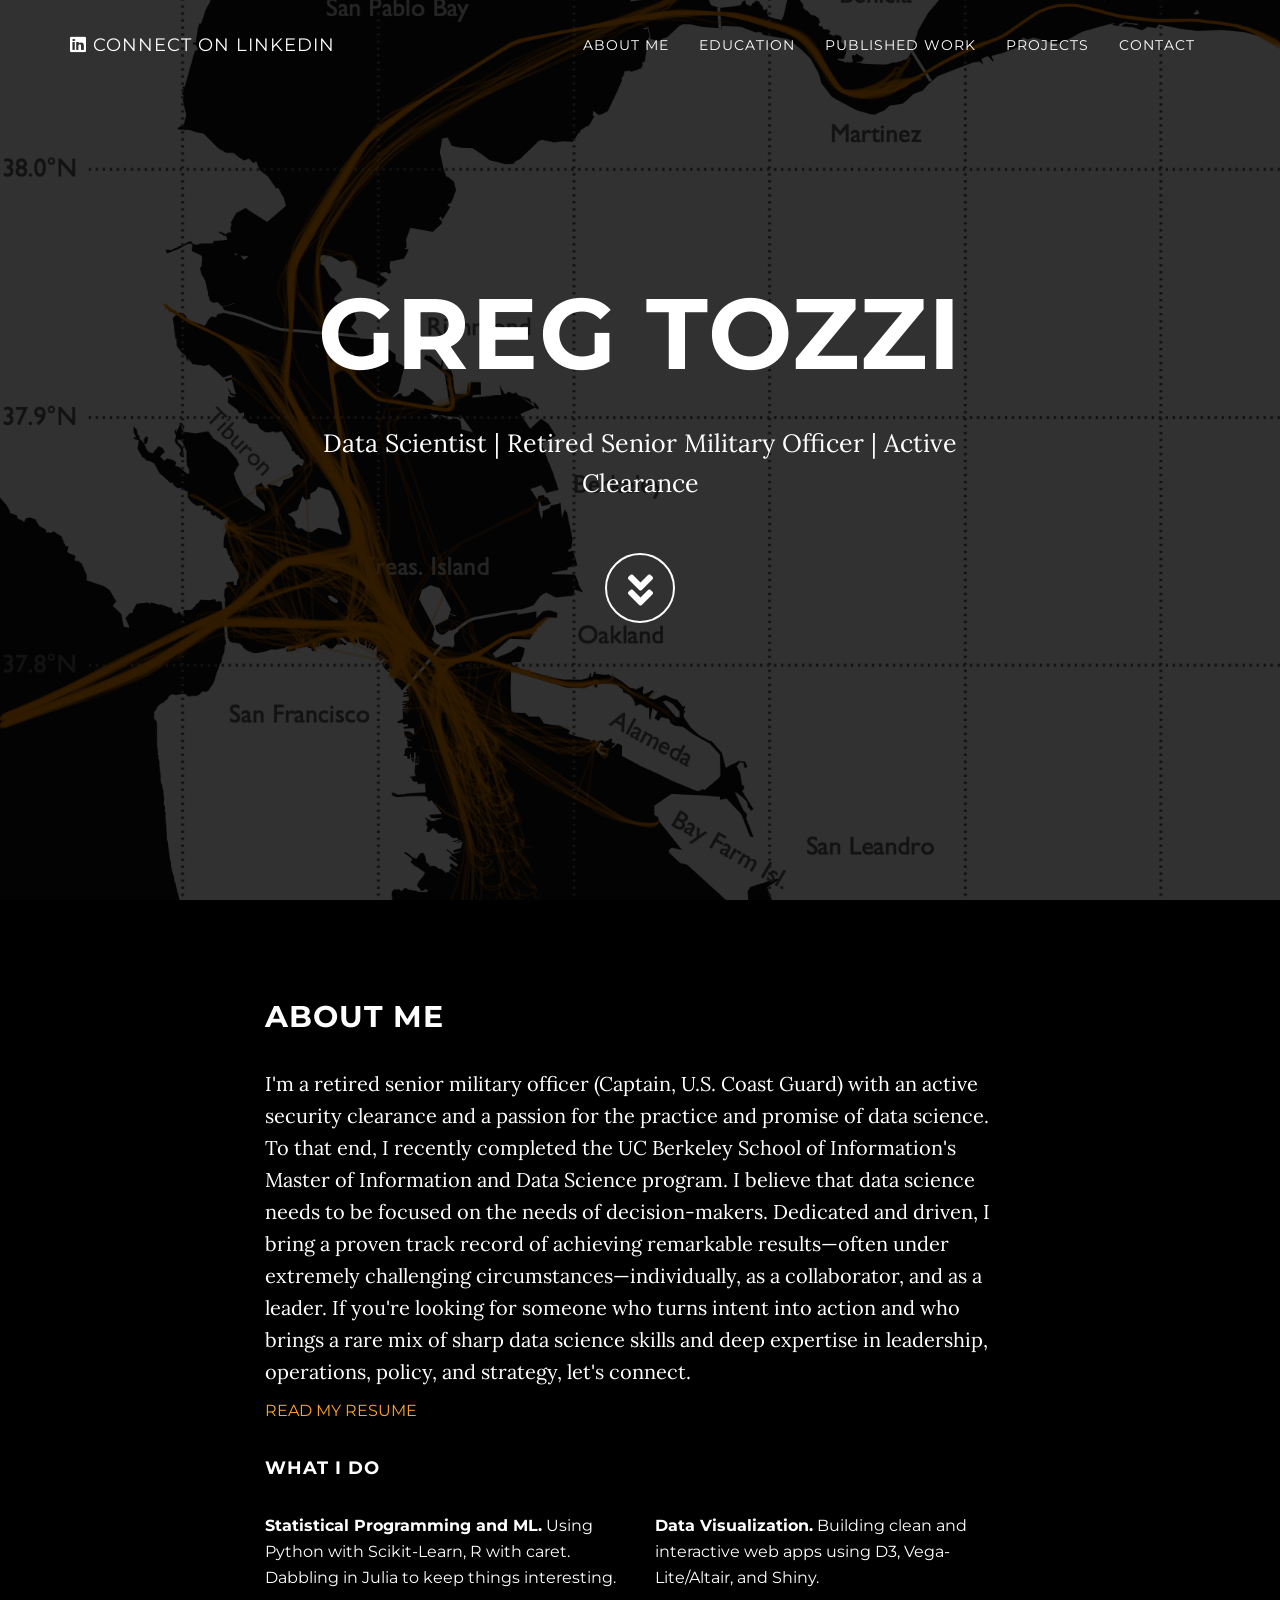
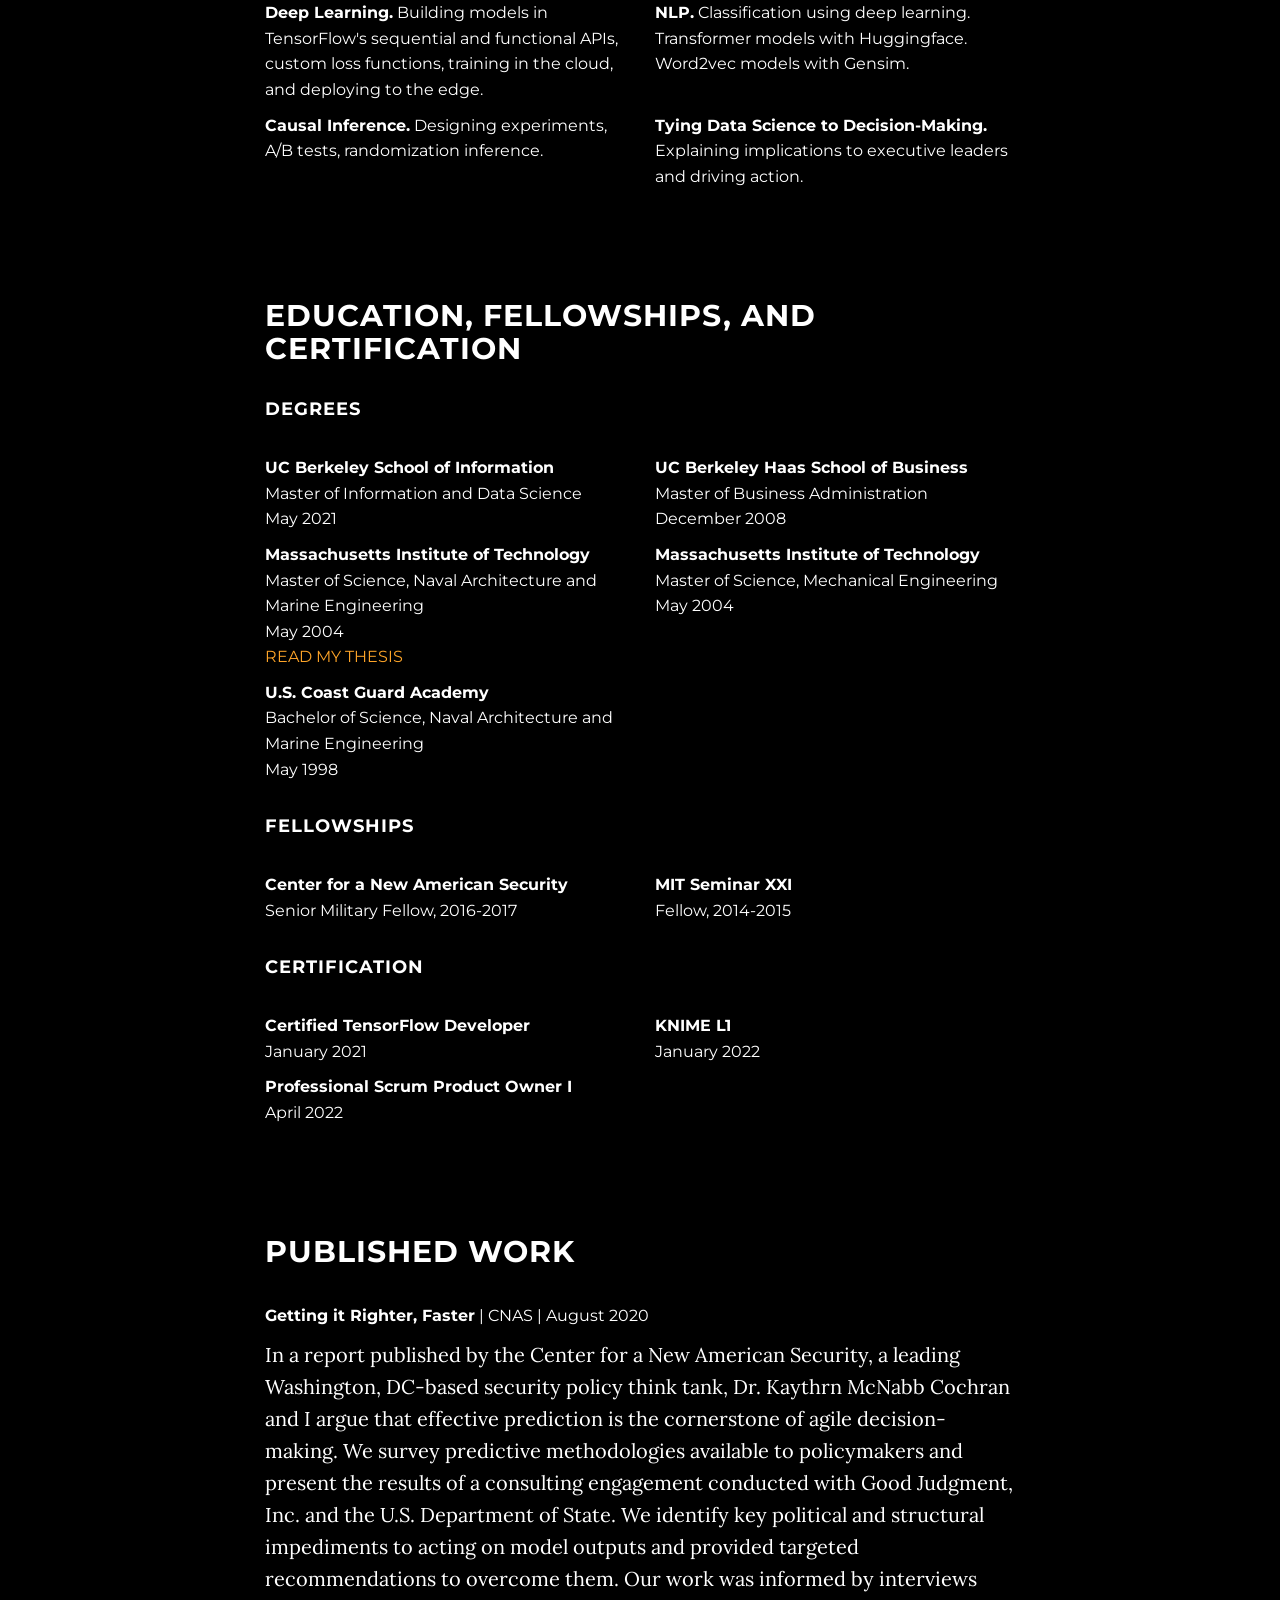
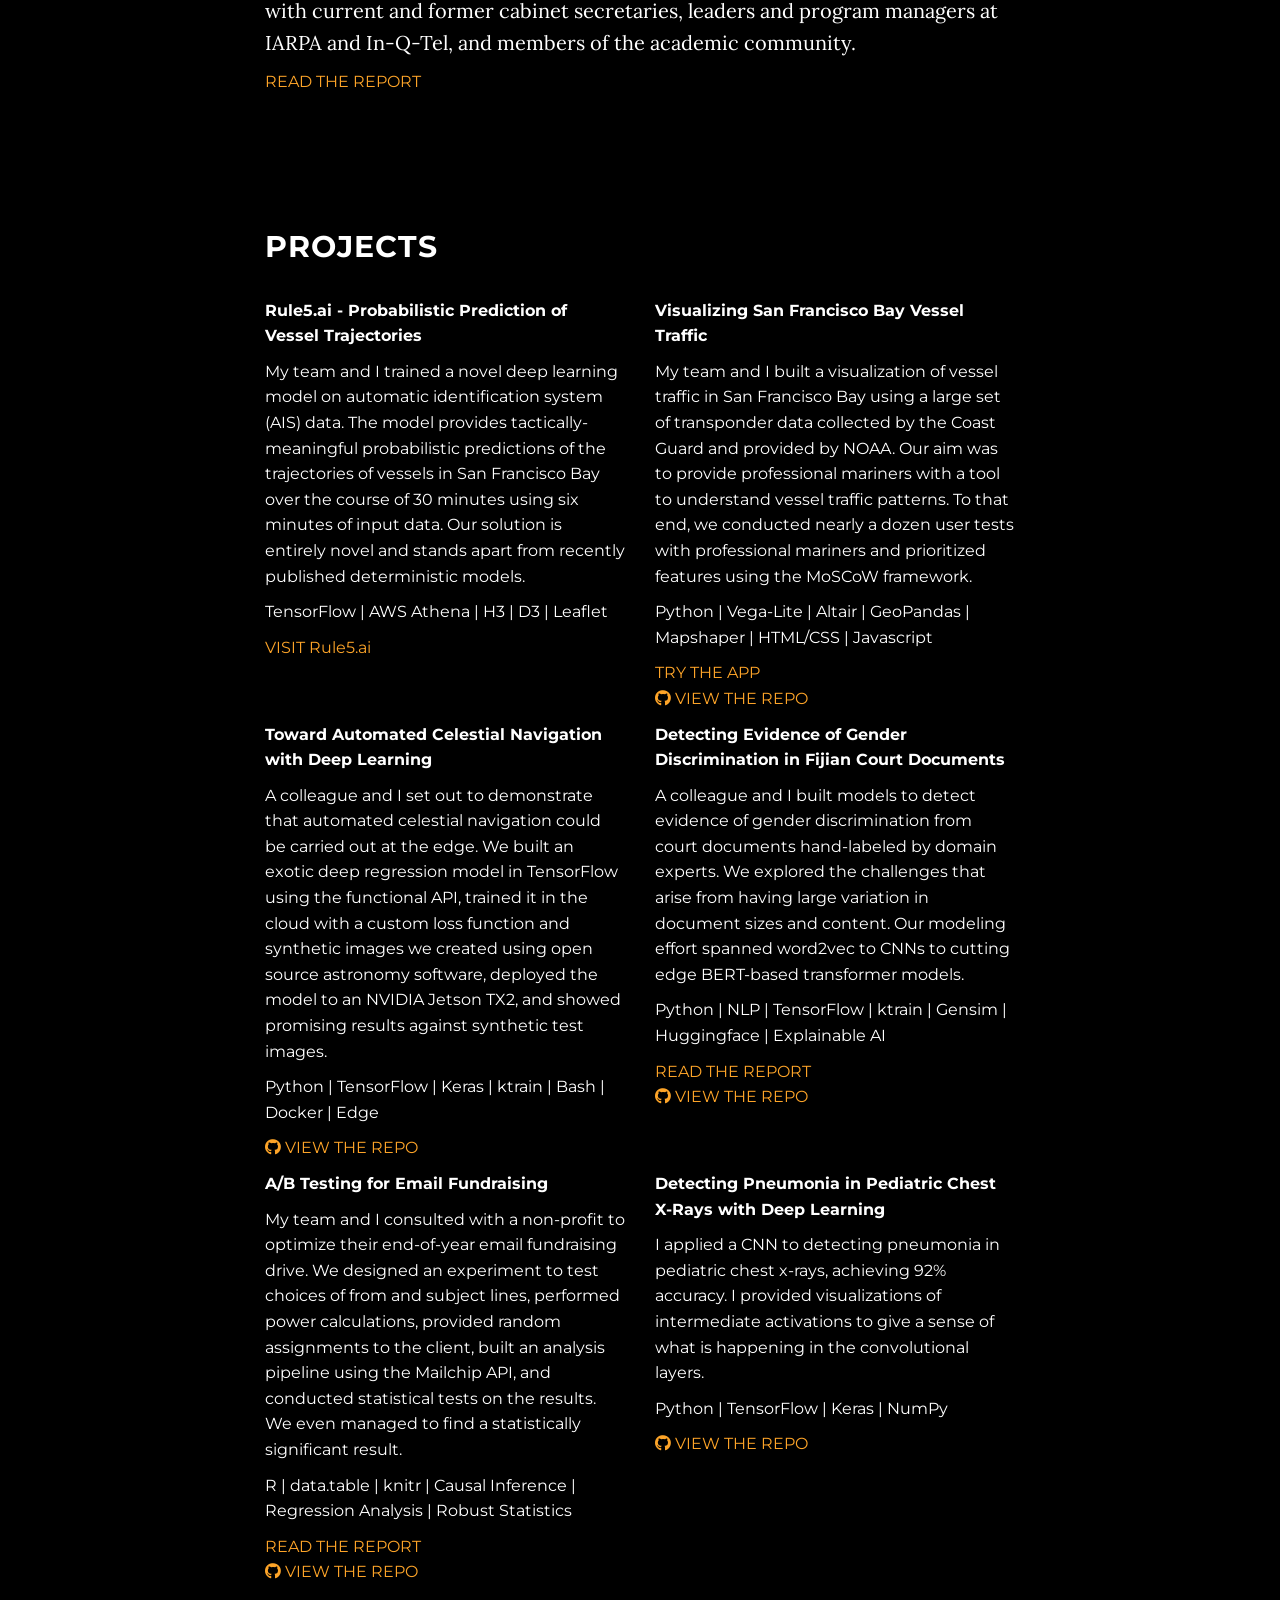
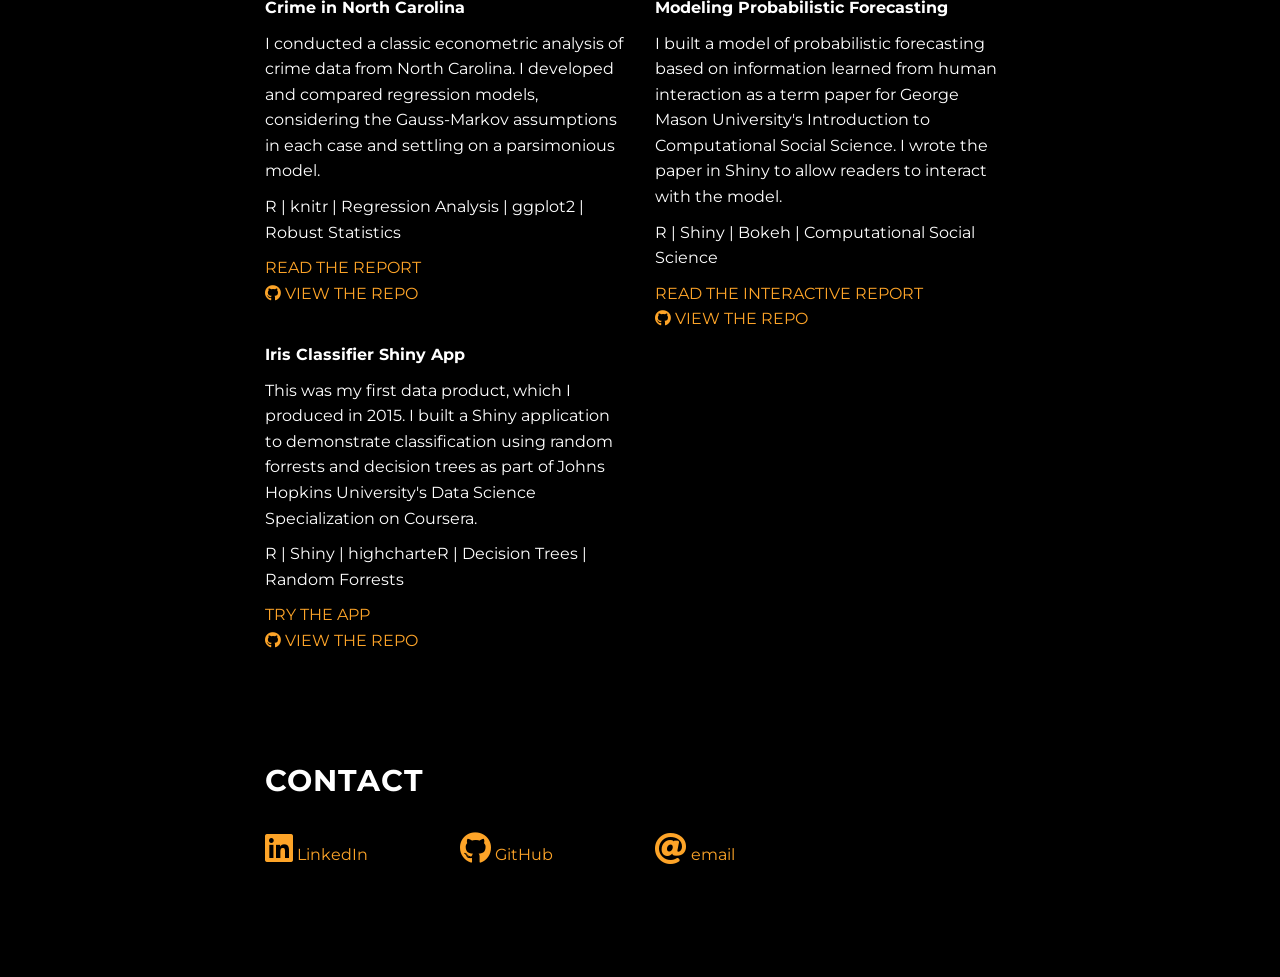
==== commit 35f5842d: "correcting spacing" ====
--- a/index.html
+++ b/index.html
@@ -189,17 +189,17 @@
         <div class="row">
             <div class="col-lg-4 col-lg-offset-2">
                 <p class="education"><strong>Certified TensorFlow Developer</strong></p>
-                <p class="education">January 2021</p>
-            </div>
-            <div class="col-lg-4">
+                <p class="small-text">January 2021</p>
+            </div>
+            <div class="col-lg-4">
+                <p class="education"><strong>KNIME L1</strong></p>
+                <p class="small-text">January 2022</p>
+            </div>
+        </div>
+        <div class="row">
+            <div class="col-lg-4 col-lg-offset-2">
                 <p class="education"><strong>Professional Scrum Product Owner I</strong></p>
-                <p class="education">April 2022</p>
-            </div>
-        </div>
-        <div class="row">
-            <div class="col-lg-4 col-lg-offset-2">
-                <p class="education"><strong>KNIME L1</strong></p>
-                <p class="education">January 2022</p>
+                <p class="small-text">April 2022</p>
             </div>
         </div>
     </section>
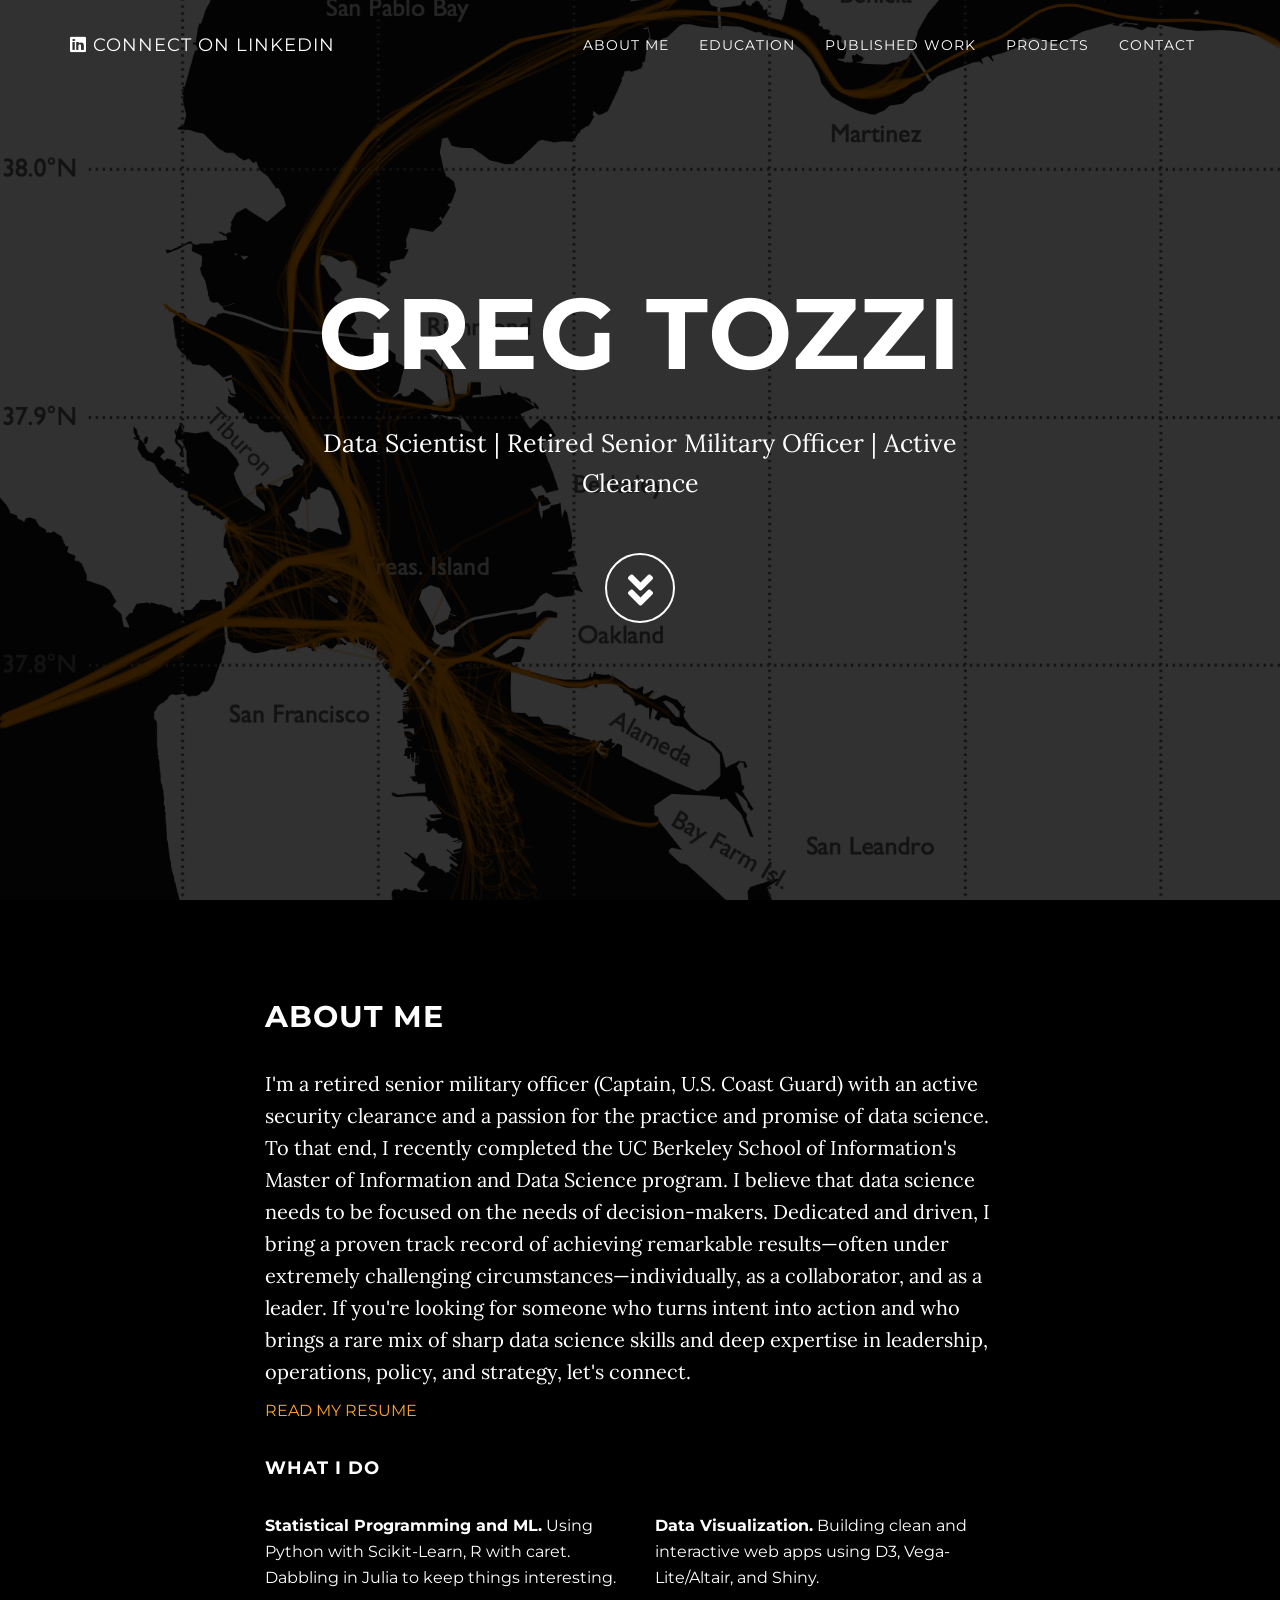
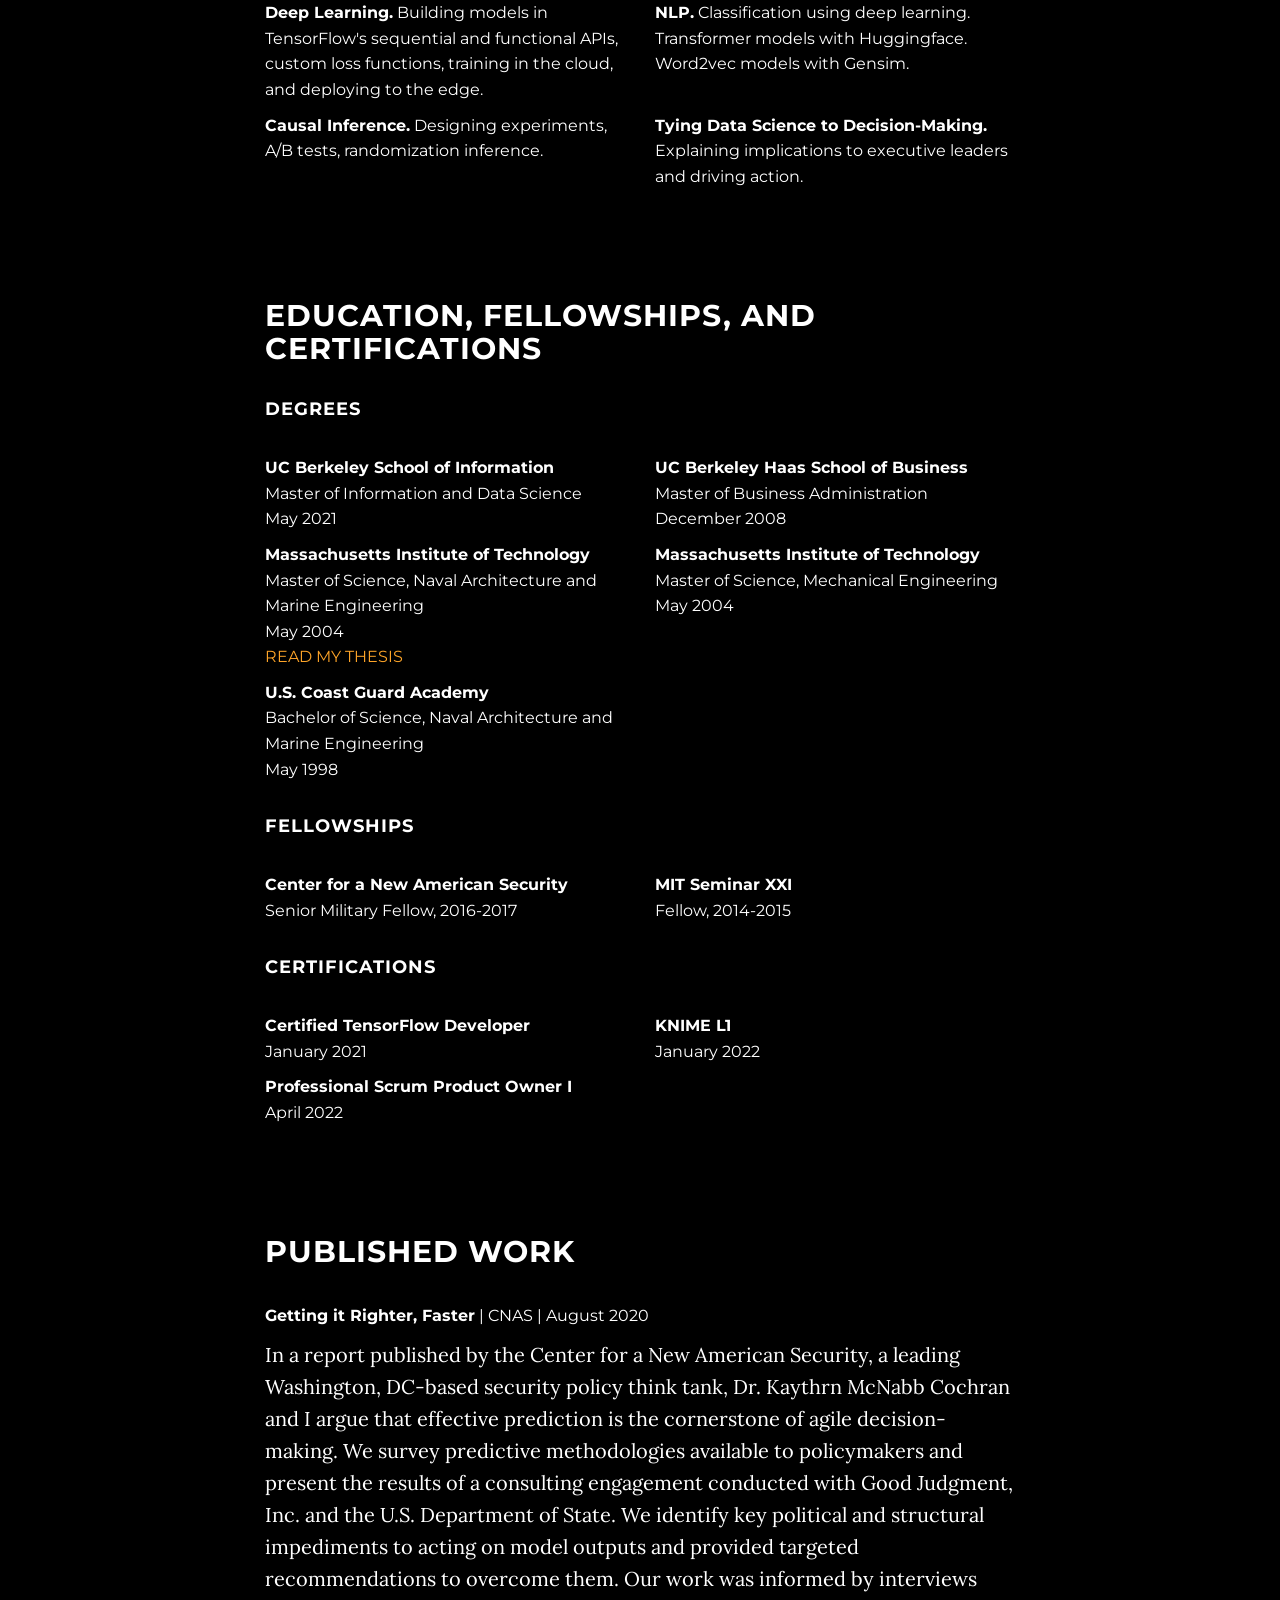
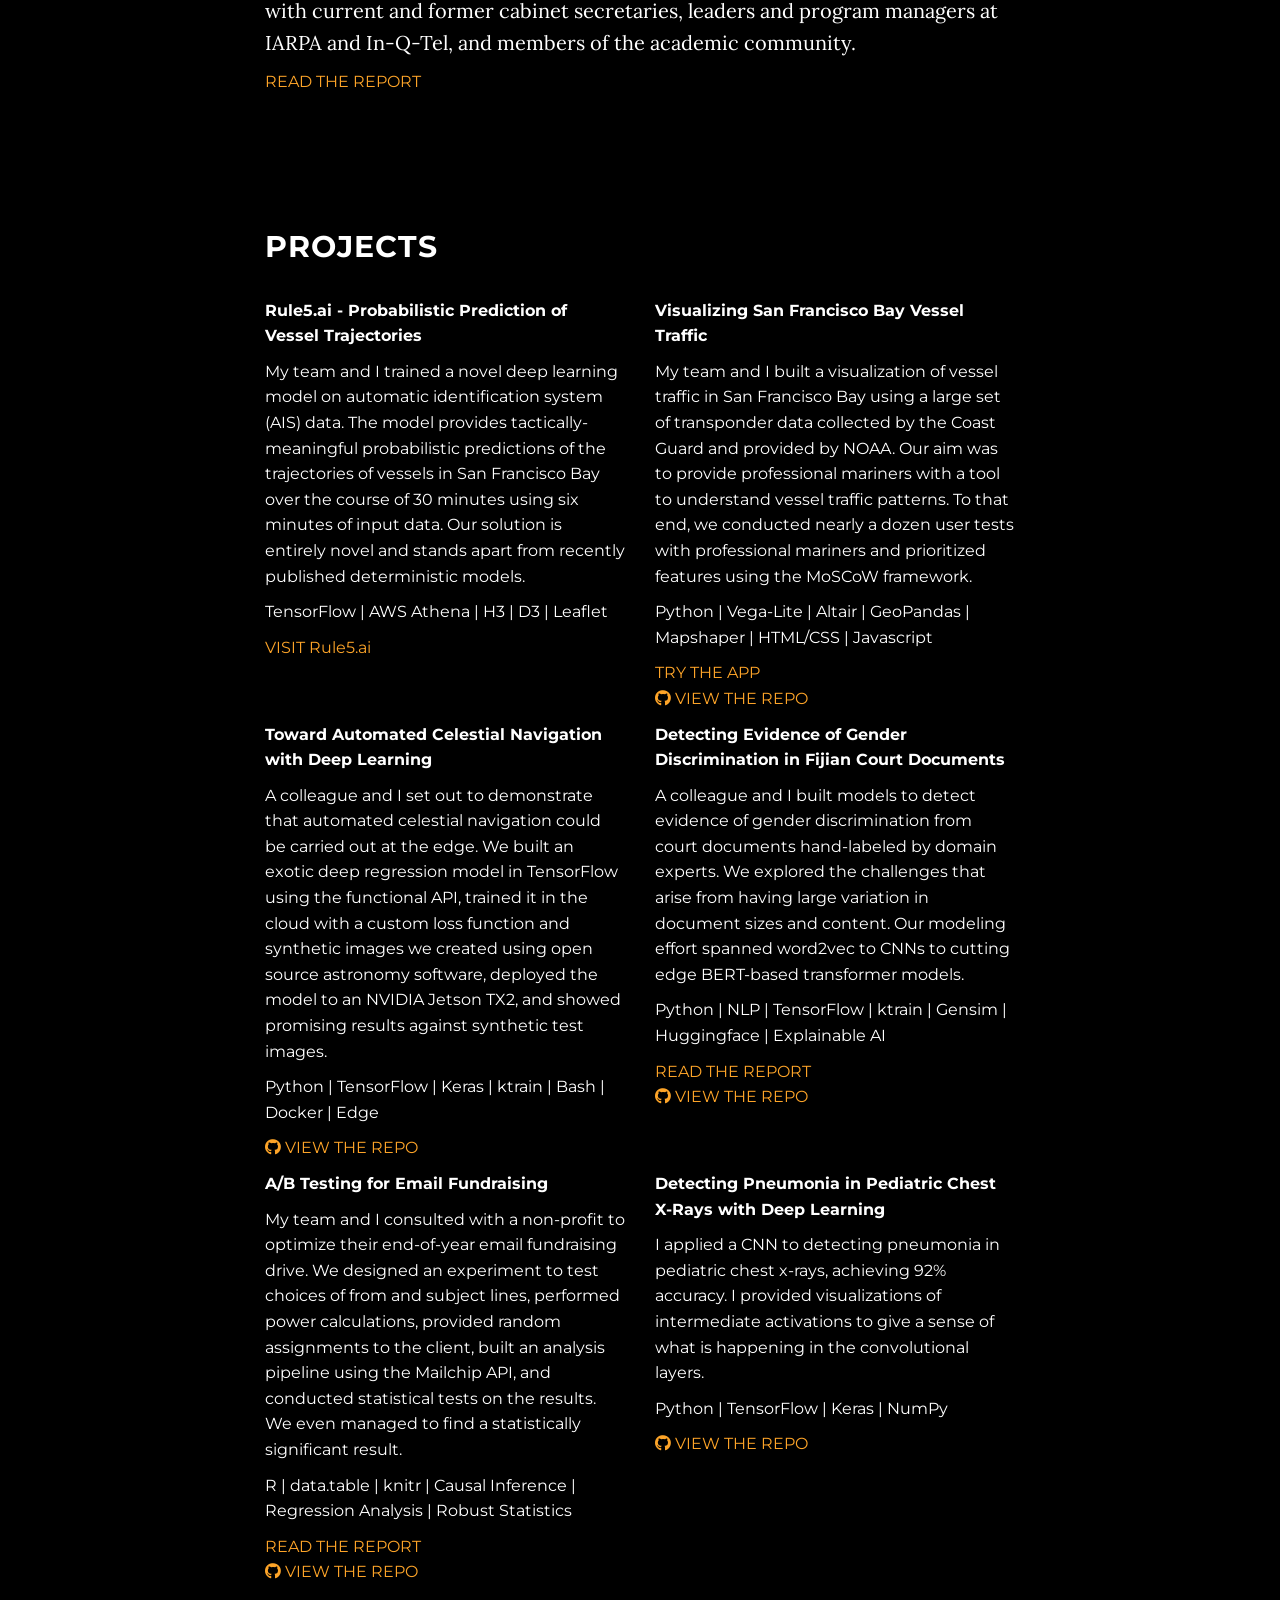
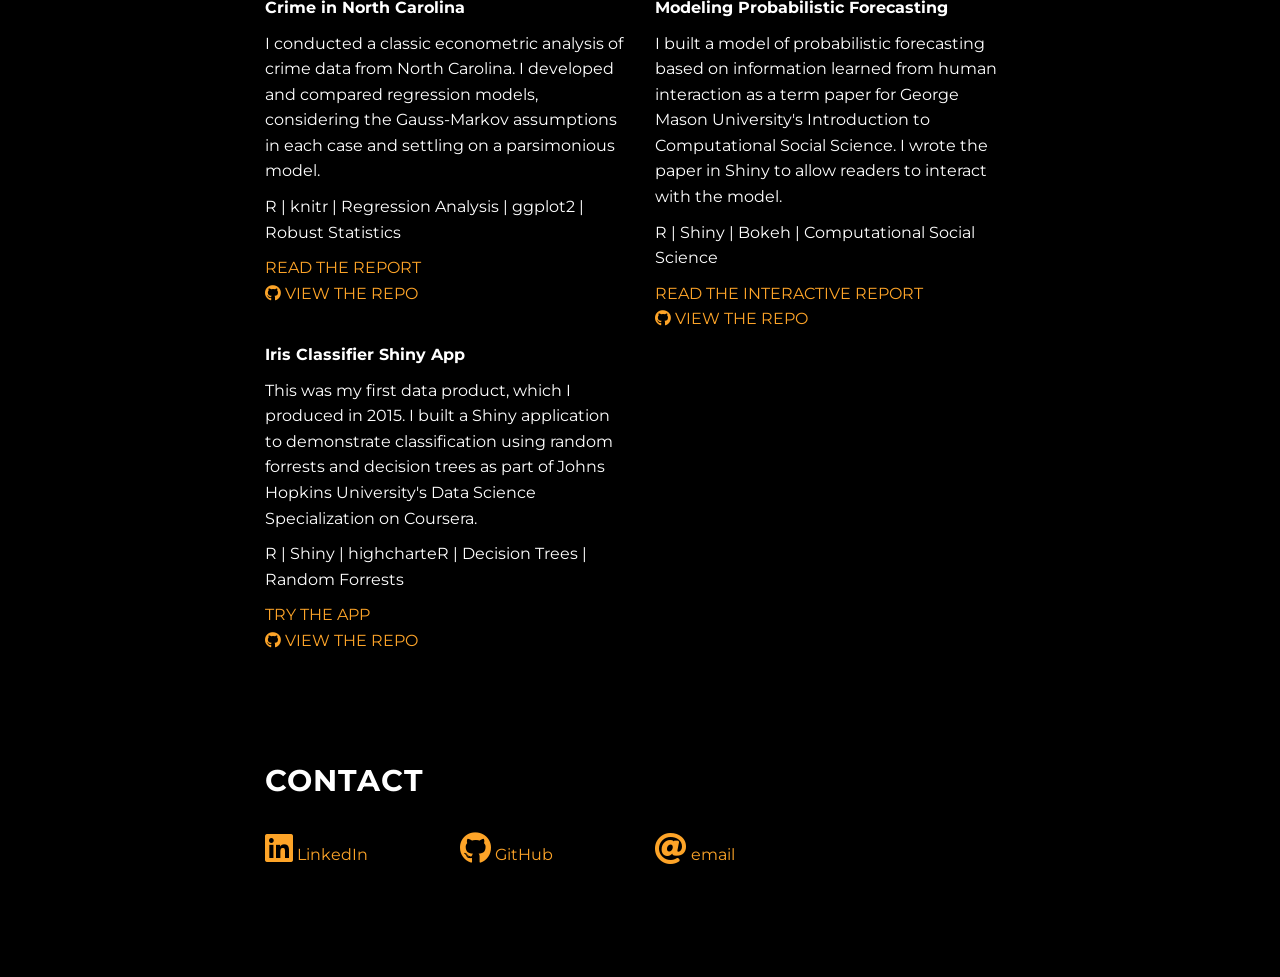
==== commit 3fc13c08: "making plural things plural" ====
--- a/index.html
+++ b/index.html
@@ -126,7 +126,7 @@
     <section id="education" class="container content-section text-justified">
         <div class="row">
             <div class="col-lg-8 col-lg-offset-2">
-                <h2>Education, Fellowships, and Certification</h2>
+                <h2>Education, Fellowships, and Certifications</h2>
             </div>
         </div>
         <div class="row">
@@ -183,7 +183,7 @@
         </div>
         <div class="row">
             <div class="col-lg-8 col-lg-offset-2">
-                <h4>Certification</h2>
+                <h4>Certifications</h2>
             </div>
         </div>
         <div class="row">
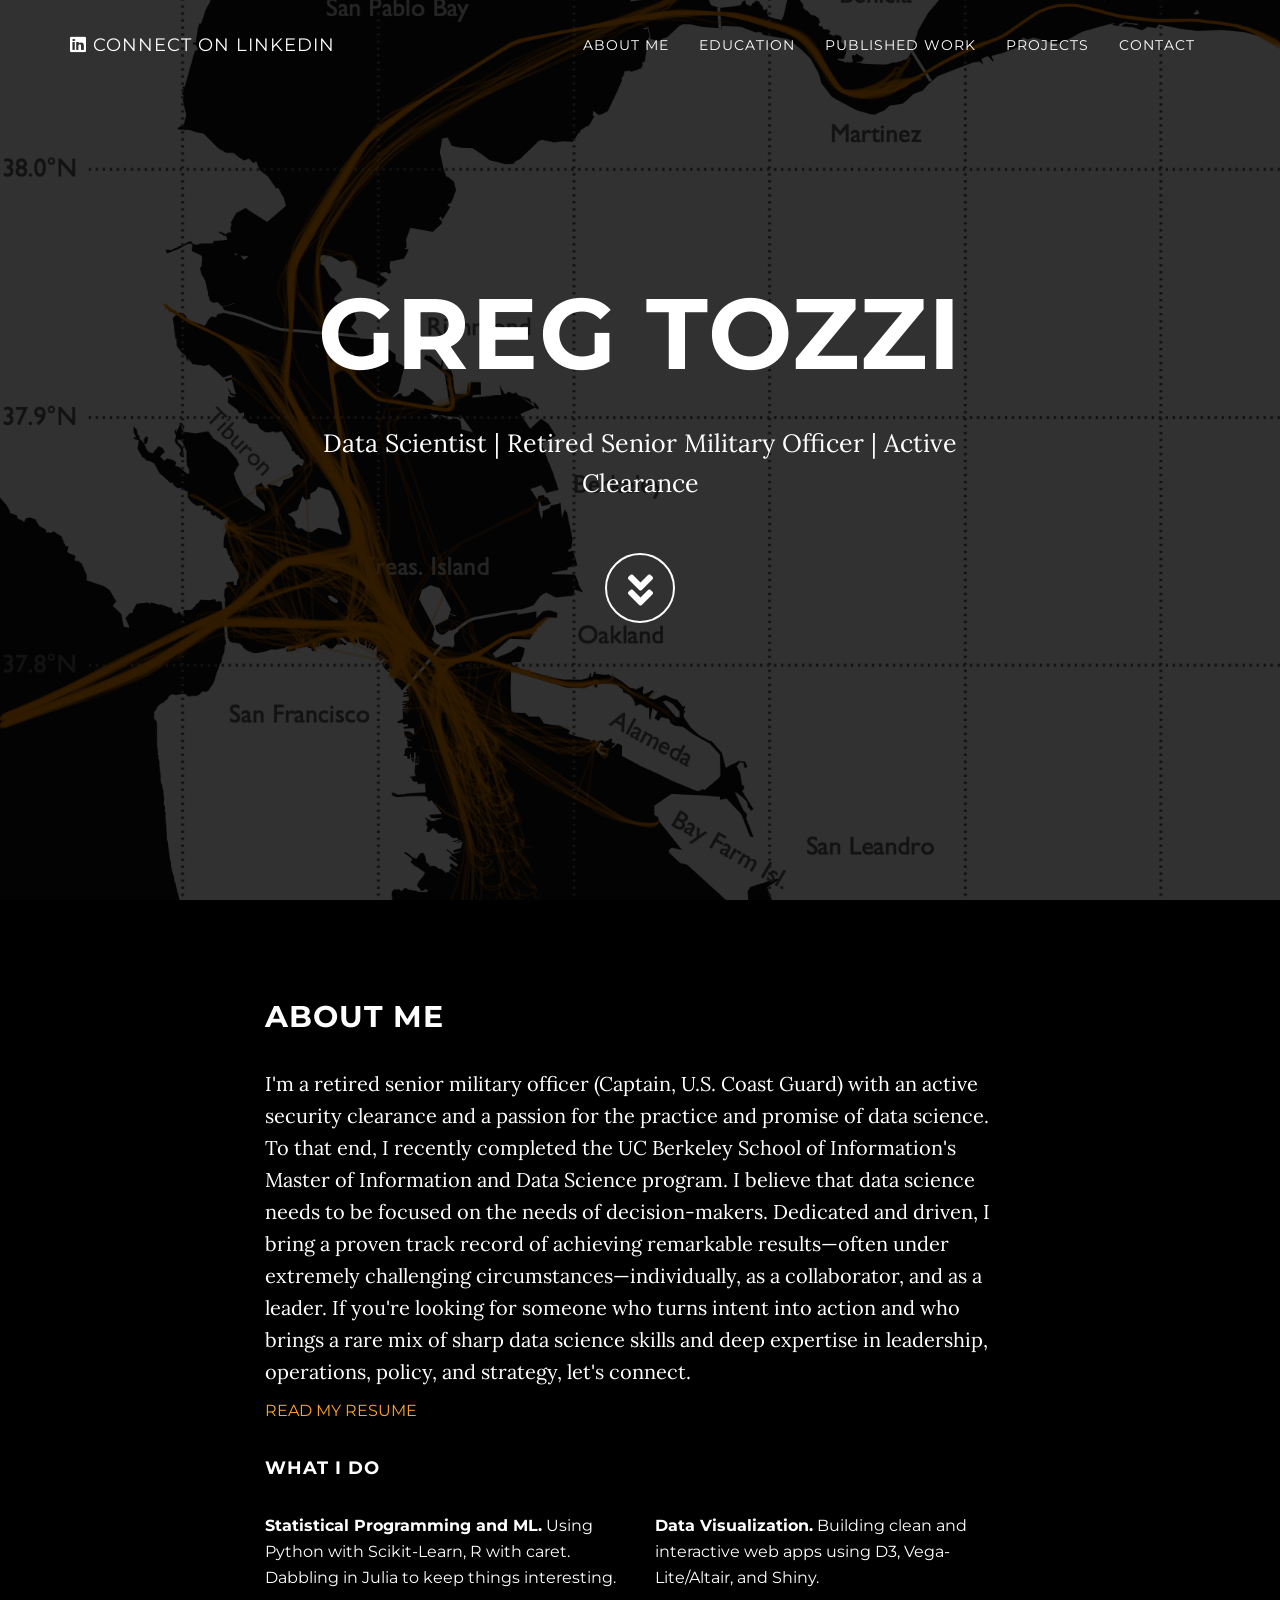
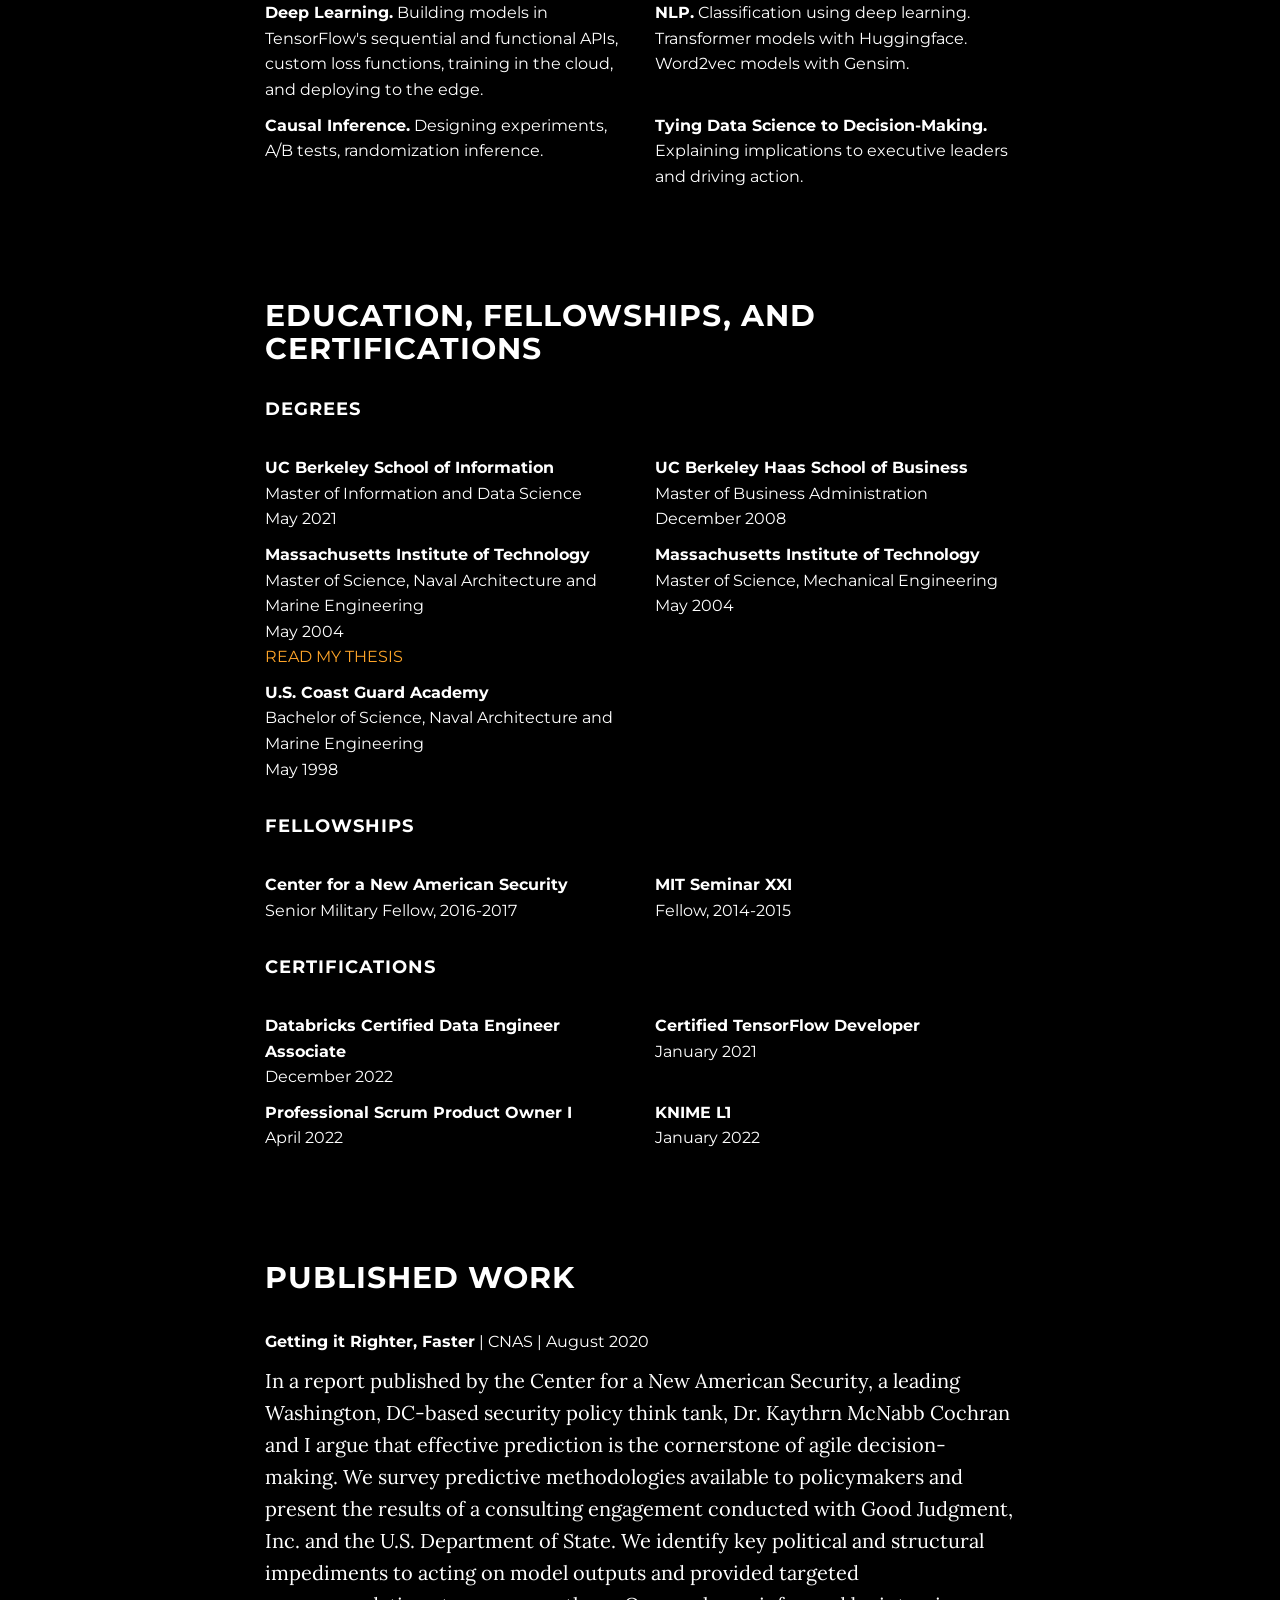
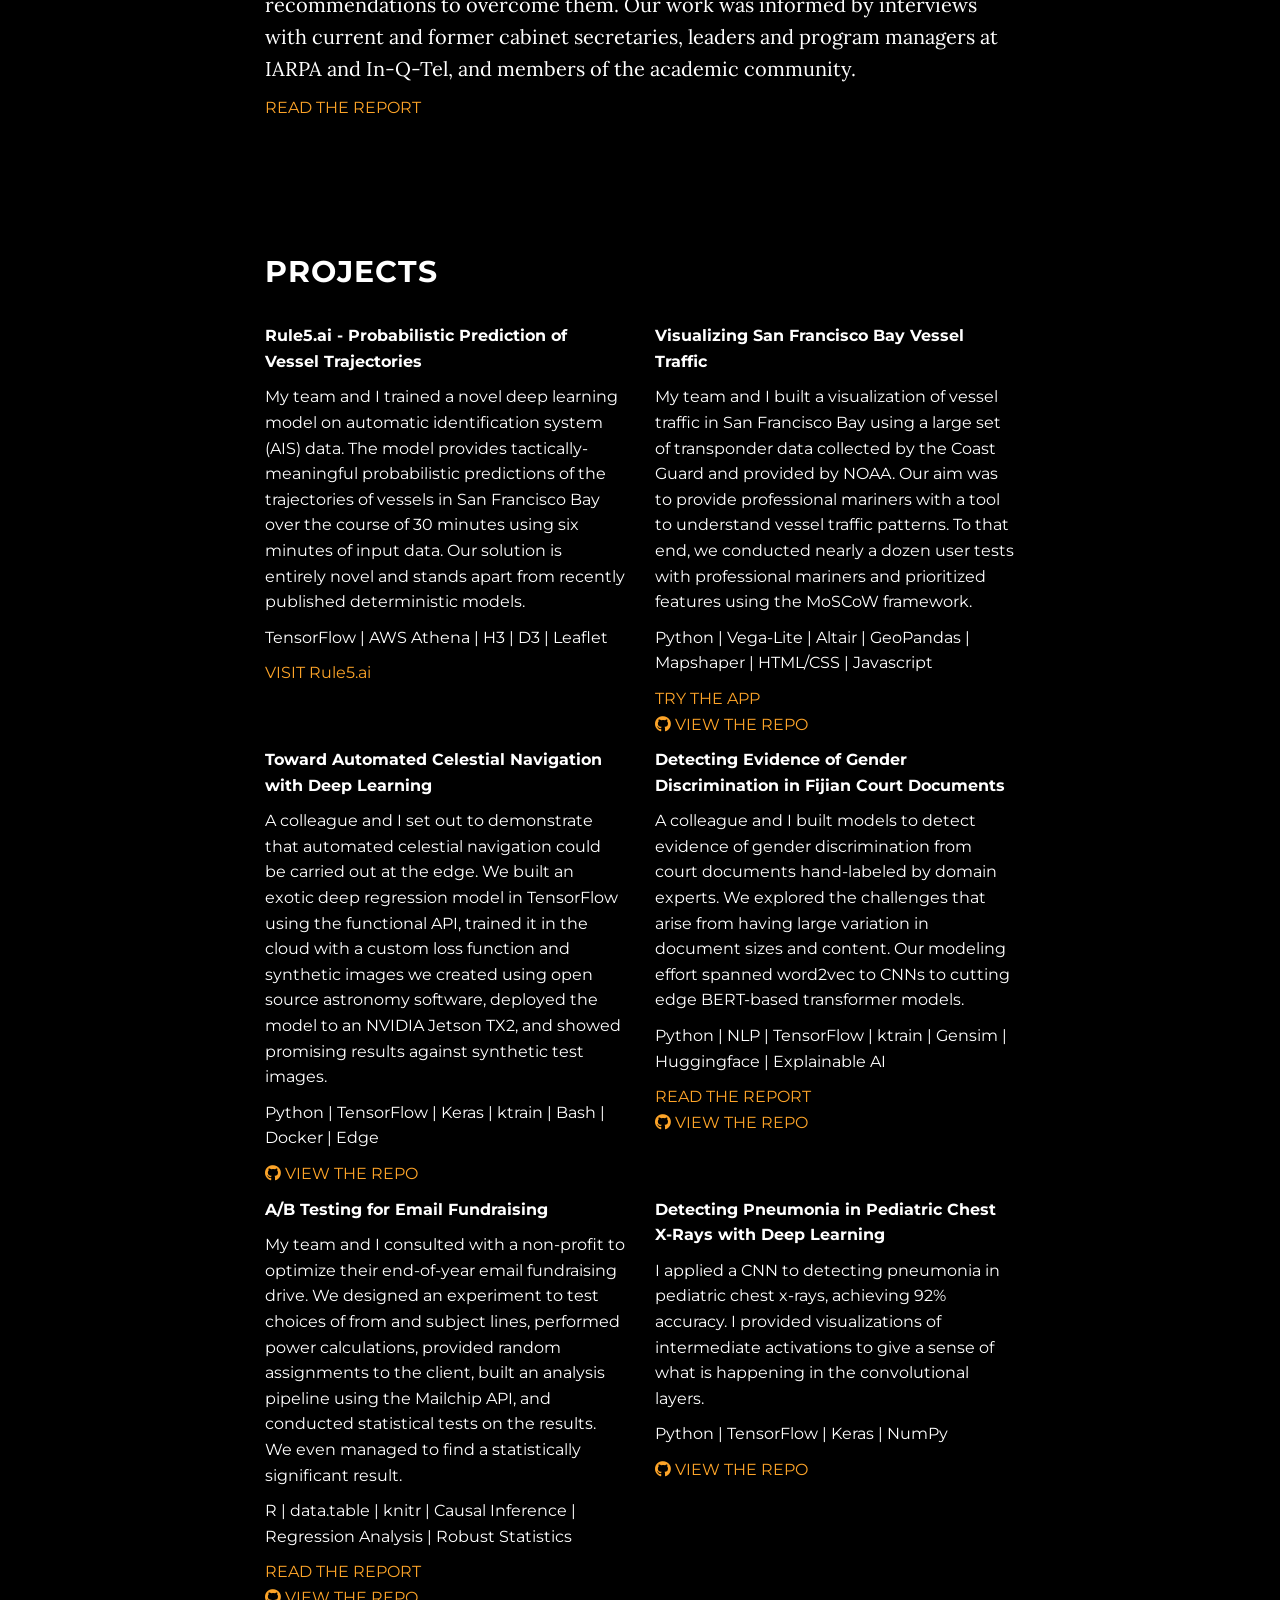
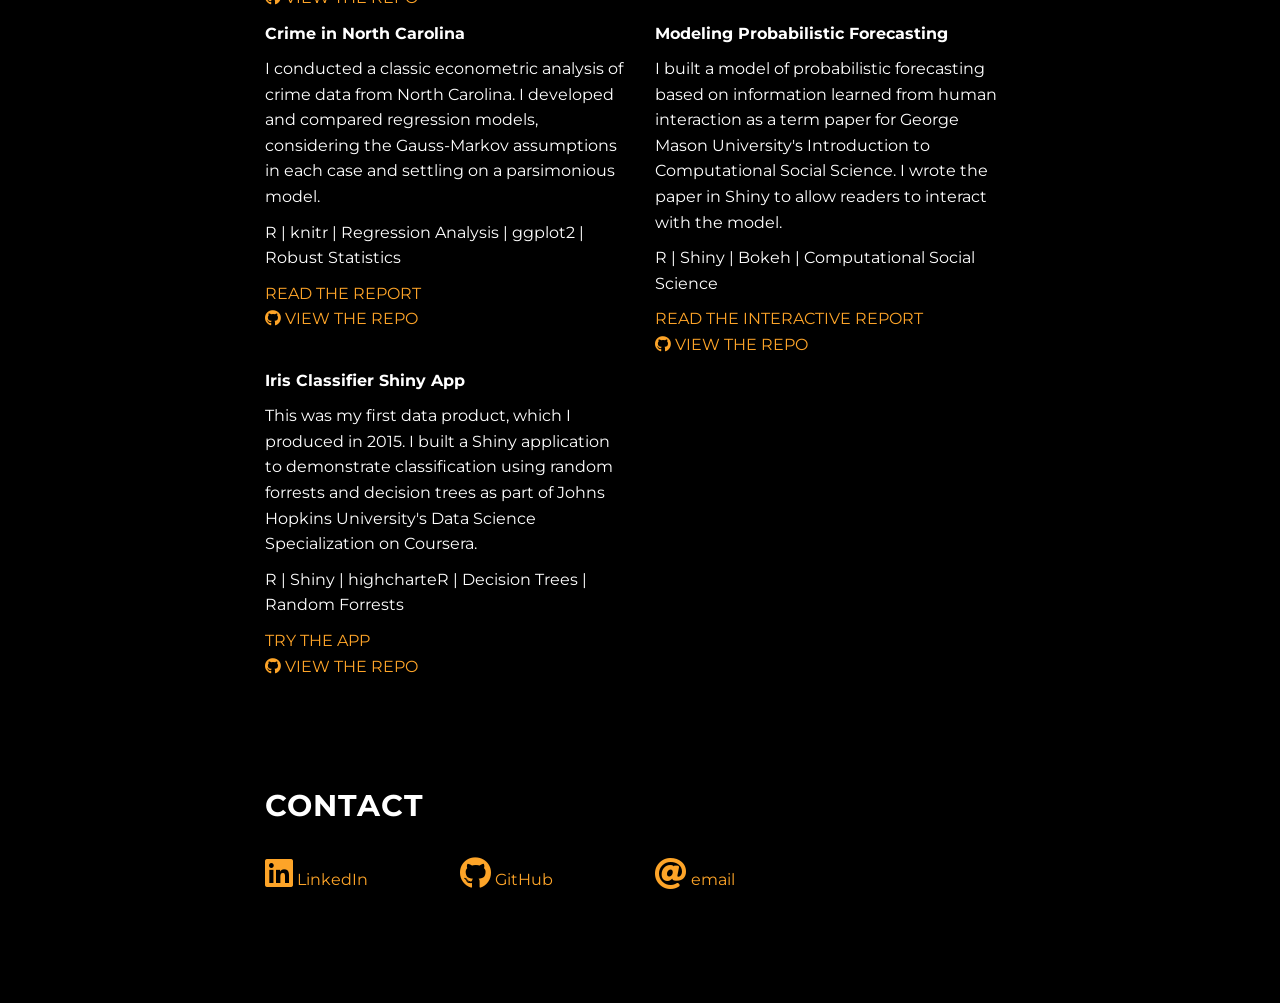
==== commit 490ed24c: "Update index.html" ====
--- a/index.html
+++ b/index.html
@@ -188,18 +188,22 @@
         </div>
         <div class="row">
             <div class="col-lg-4 col-lg-offset-2">
+                <p class="education"><strong>Databricks Certified Data Engineer Associate</strong></p>
+                <p class="small-text">December 2022</p>
+            </div>
+            <div class="col-lg-4">
                 <p class="education"><strong>Certified TensorFlow Developer</strong></p>
                 <p class="small-text">January 2021</p>
             </div>
+        </div>
+        <div class="row">
+            <div class="col-lg-4 col-lg-offset-2">
+                <p class="education"><strong>Professional Scrum Product Owner I</strong></p>
+                <p class="small-text">April 2022</p>
+            </div>
             <div class="col-lg-4">
                 <p class="education"><strong>KNIME L1</strong></p>
                 <p class="small-text">January 2022</p>
-            </div>
-        </div>
-        <div class="row">
-            <div class="col-lg-4 col-lg-offset-2">
-                <p class="education"><strong>Professional Scrum Product Owner I</strong></p>
-                <p class="small-text">April 2022</p>
             </div>
         </div>
     </section>
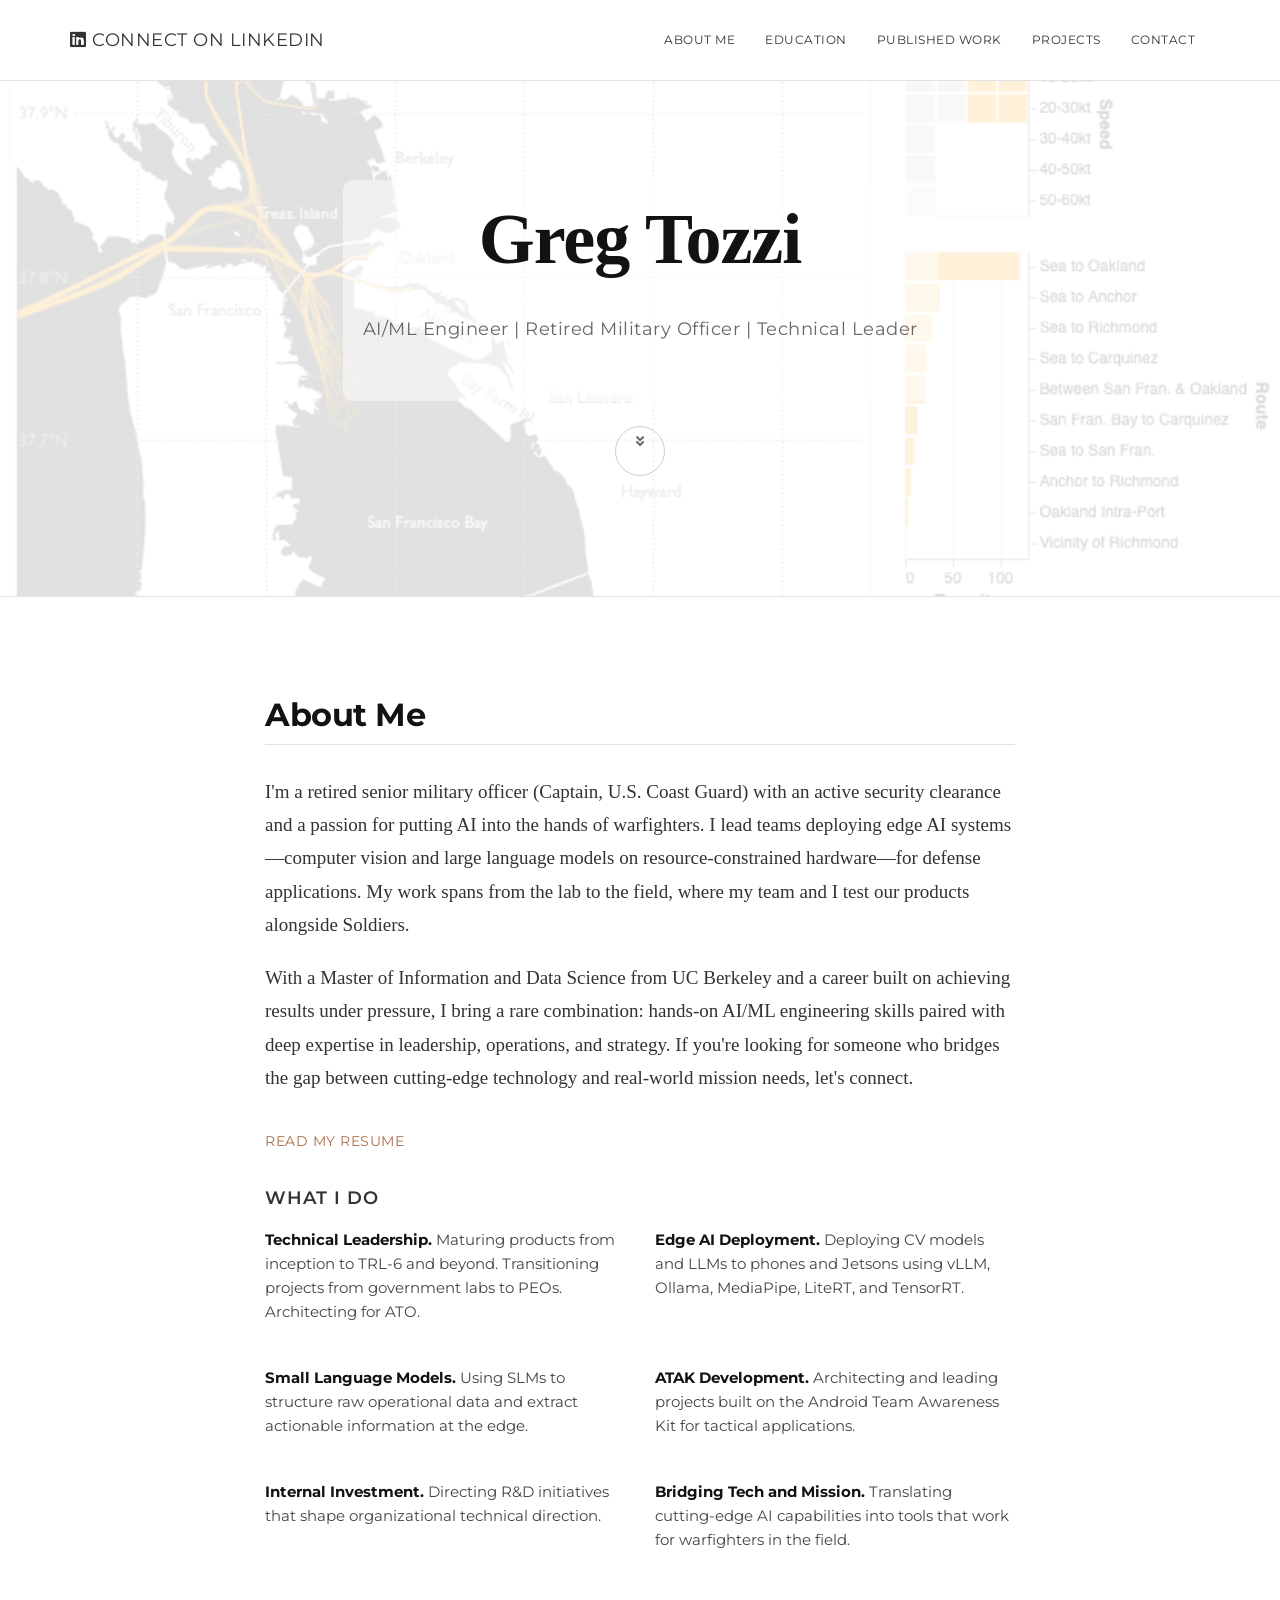
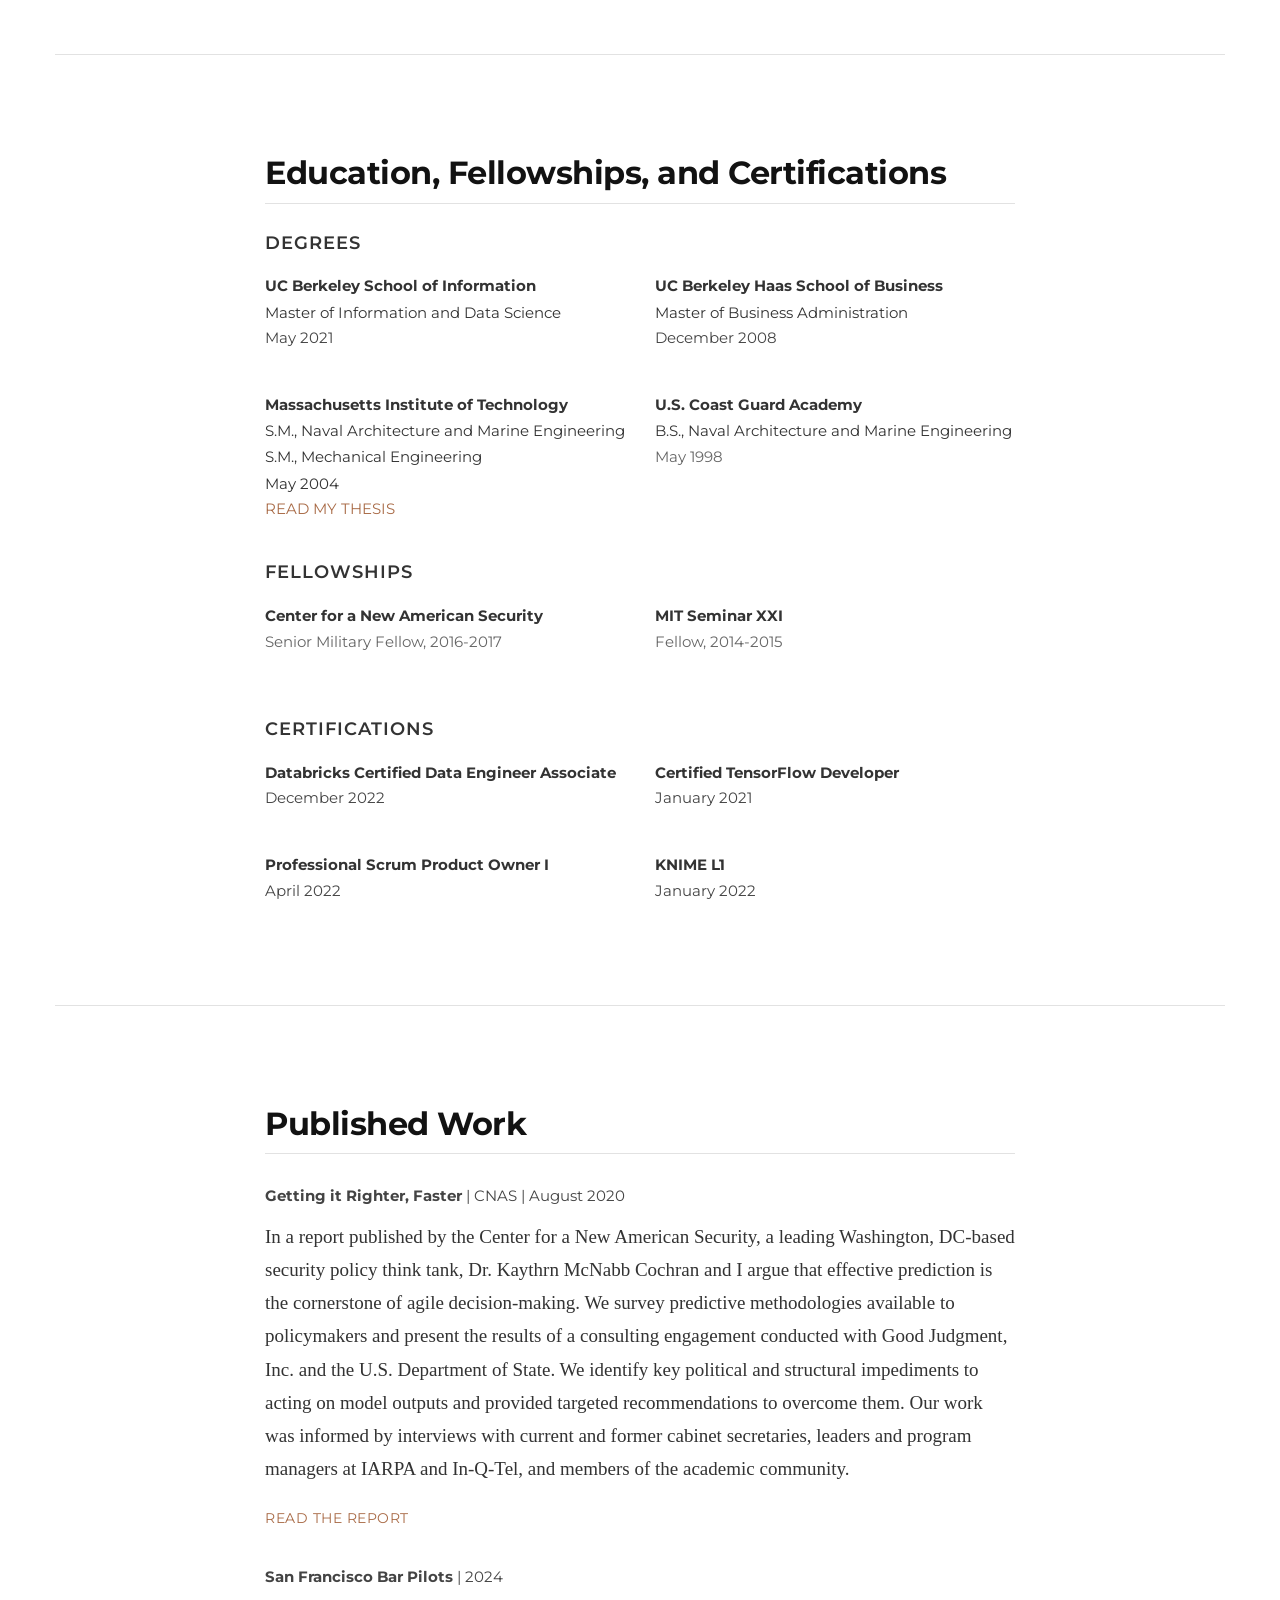
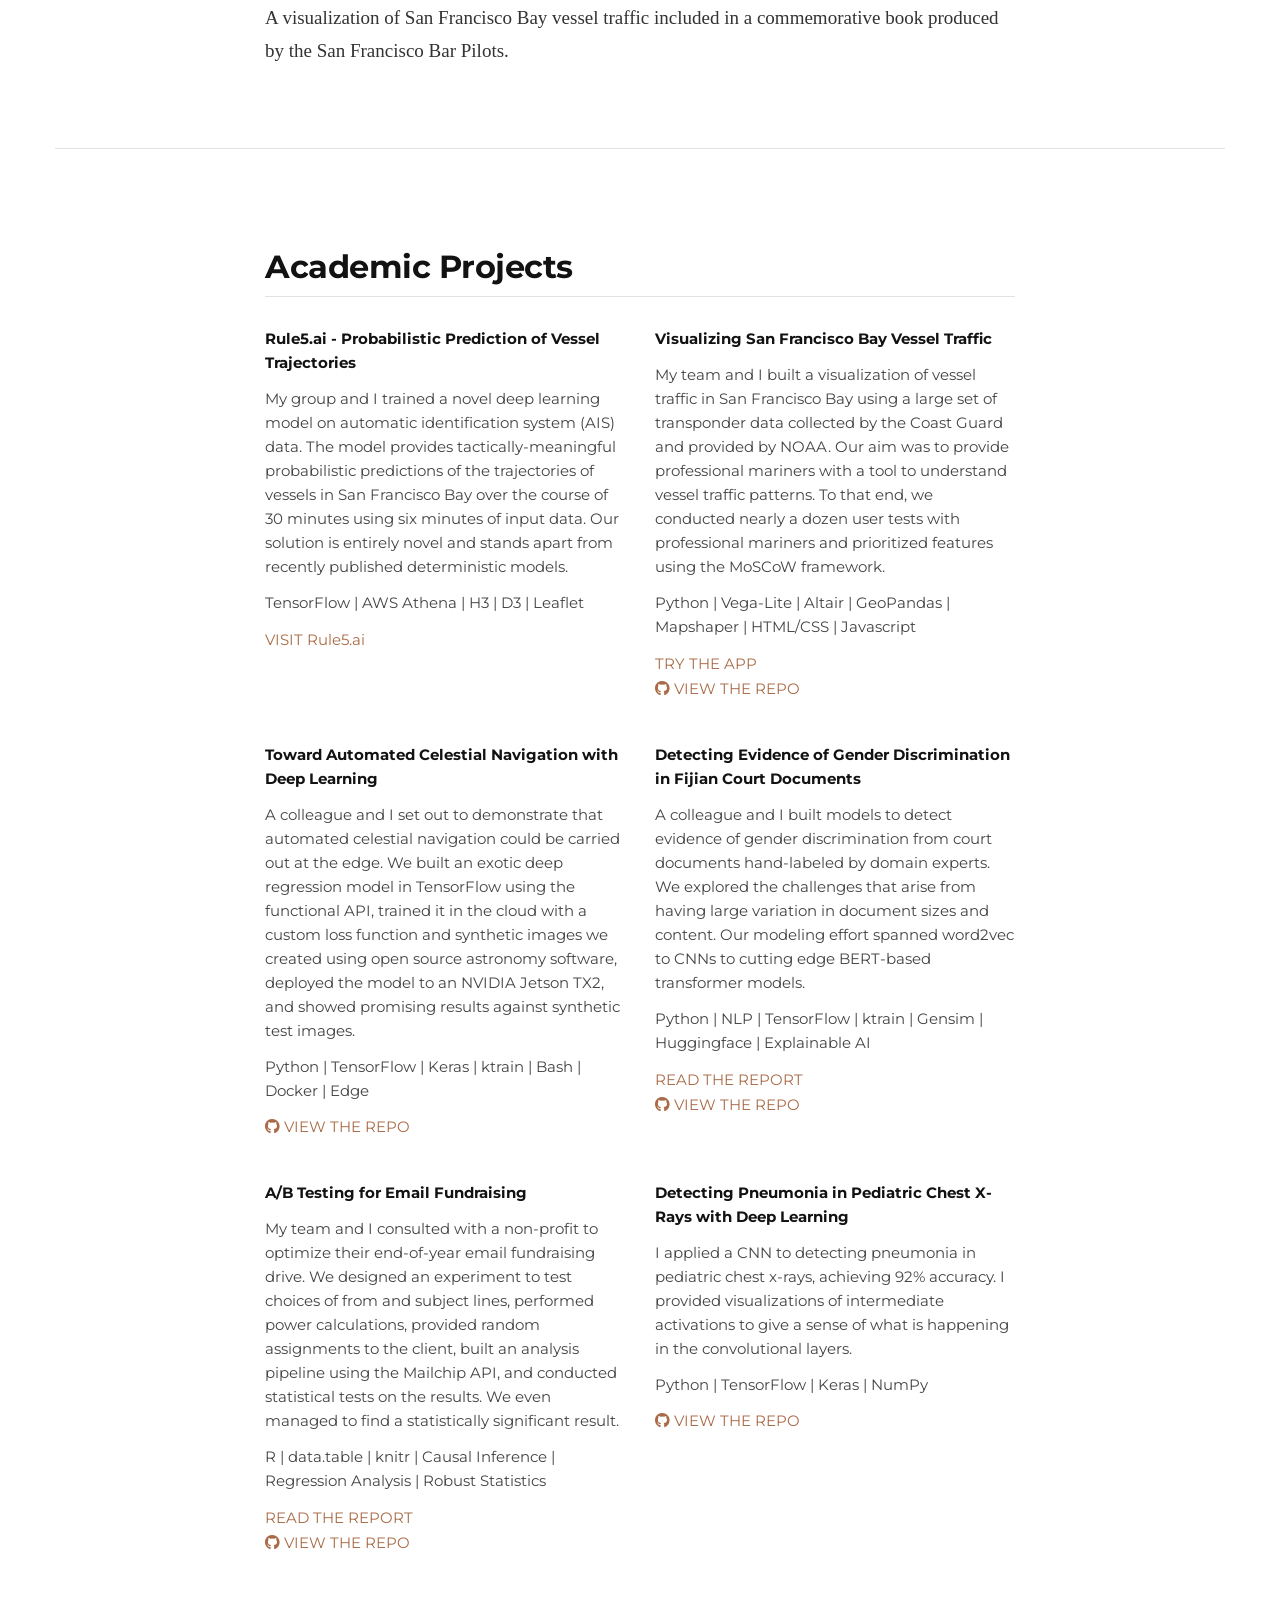
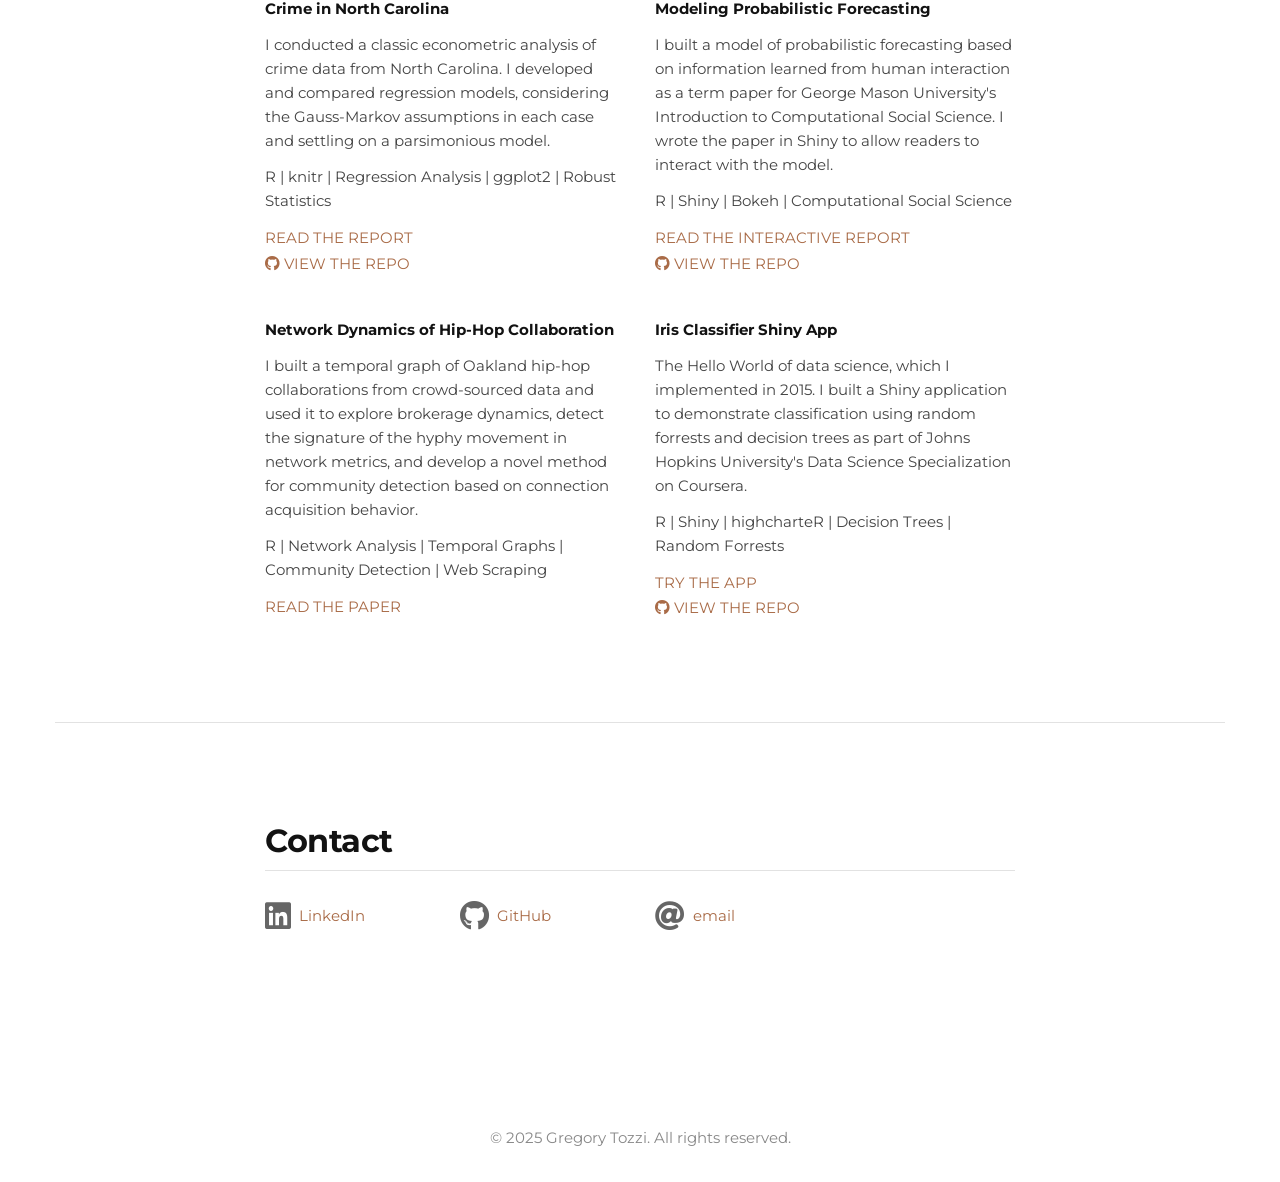
==== commit 5bb4ae1d: "2025 updates" ====
--- a/index.html
+++ b/index.html
@@ -66,18 +66,18 @@
         <!-- /.container -->
     </nav>
 
-    <section class="intro">
+    <section class="intro" style="background: linear-gradient(rgba(255,255,255,0.85), rgba(255,255,255,0.85)), url('media/visualization.png') center center no-repeat; background-size: cover;">
         <div class="intro-body">
             <div class="container">
-                <div class="row">
-                    <div class="col-md-8 col-md-offset-2">
+                <div class="col-md-8 col-md-offset-2">
+                    <div style="background: rgba(255,255,255,0.5); padding: 20px 20px; display: inline-block; border-radius: 10px;">
                         <h1 class="brand-heading">Greg Tozzi</h1>
-                        <p class="intro-text">Data Scientist | Retired Senior Military Officer | Active Clearance</p>
-                        <div class="page-scroll">
-                            <a href="#about" class="btn btn-circle">
-                                <i class="fa fa-angle-double-down animated"></i>
-                            </a>
-                        </div>
+                        <p class="intro-text">AI/ML Engineer | Retired Military Officer | Technical Leader</p>
+                    </div>
+                    <div class="page-scroll">
+                        <a href="#about" class="btn btn-circle">
+                            <i class="fa fa-angle-double-down animated"></i>
+                        </a>
                     </div>
                 </div>
             </div>
@@ -88,7 +88,8 @@
         <div class="row">
             <div class="col-lg-8 col-lg-offset-2">
                 <h2>About Me</h2>
-                <p class="about-me">I'm a retired senior military officer (Captain, U.S. Coast Guard) with an active security clearance and a passion for the practice and promise of data science. To that end, I recently completed the UC Berkeley School of Information's Master of Information and Data Science program. I believe that data science needs to be focused on the needs of decision-makers. Dedicated and driven, I bring a proven track record of achieving remarkable results—often under extremely challenging circumstances—individually, as a collaborator, and as a leader. If you're looking for someone who turns intent into action and who brings a rare mix of sharp data science skills and deep expertise in leadership, operations, policy, and strategy, let's connect.</p>
+                <p class="about-me">I'm a retired senior military officer (Captain, U.S. Coast Guard) with an active security clearance and a passion for putting AI into the hands of warfighters. I lead teams deploying edge AI systems—computer vision and large language models on resource-constrained hardware—for defense applications. My work spans from the lab to the field, where my team and I test our products alongside Soldiers.</p>
+                <p>With a Master of Information and Data Science from UC Berkeley and a career built on achieving results under pressure, I bring a rare combination: hands-on AI/ML engineering skills paired with deep expertise in leadership, operations, and strategy. If you're looking for someone who bridges the gap between cutting-edge technology and real-world mission needs, let's connect.</p>
                 <p class="resume"><a href="media/Greg_Tozzi_Resume.pdf" target="_blank" rel="noopener noreferrer"">READ MY RESUME</a></p>
             </div>
         </div>
@@ -99,26 +100,26 @@
         </div>
         <div class="row">
             <div class="col-lg-4 col-lg-offset-2">
-                <p class="small-text"><strong>Statistical Programming and ML.</strong> Using Python with Scikit-Learn, R with caret. Dabbling in Julia to keep things interesting.</p>
-            </div>
-            <div class="col-lg-4">
-                <p class="small-text"><strong>Data Visualization.</strong> Building clean and interactive web apps using D3, Vega-Lite/Altair, and Shiny.</p>
-            </div>
-        </div>
-        <div class="row">
-            <div class="col-lg-4 col-lg-offset-2">
-                <p class="small-text"><strong>Deep Learning.</strong> Building models in TensorFlow's sequential and functional APIs, custom loss functions, training in the cloud, and deploying to the edge.</p>
-            </div>
-            <div class="col-lg-4">
-                <p class="small-text"><strong>NLP.</strong> Classification using deep learning. Transformer models with Huggingface. Word2vec models with Gensim.</p>
-            </div>
-        </div>
-        <div class="row">
-            <div class="col-lg-4 col-lg-offset-2">
-                <p class="small-text"><strong>Causal Inference.</strong> Designing experiments, A/B tests, randomization inference.</p>
-            </div>
-            <div class="col-lg-4">
-                <p class="small-text"><strong>Tying Data Science to Decision-Making.</strong> Explaining implications to executive leaders and driving action.</p>
+                <p class="small-text"><strong>Technical Leadership.</strong> Maturing products from inception to TRL-6 and beyond. Transitioning projects from government labs to PEOs. Architecting for ATO.</p>
+            </div>
+            <div class="col-lg-4">
+                <p class="small-text"><strong>Edge AI Deployment.</strong> Deploying CV models and LLMs to phones and Jetsons using vLLM, Ollama, MediaPipe, LiteRT, and TensorRT.</p>
+            </div>
+        </div>
+        <div class="row">
+            <div class="col-lg-4 col-lg-offset-2">
+                <p class="small-text"><strong>Small Language Models.</strong> Using SLMs to structure raw operational data and extract actionable information at the edge.</p>
+            </div>
+            <div class="col-lg-4">
+                <p class="small-text"><strong>ATAK Development.</strong> Architecting and leading projects built on the Android Team Awareness Kit for tactical applications.</p>
+            </div>
+        </div>
+        <div class="row">
+            <div class="col-lg-4 col-lg-offset-2">
+                <p class="small-text"><strong>Internal Investment.</strong> Directing R&D initiatives that shape organizational technical direction.</p>
+            </div>
+            <div class="col-lg-4">
+                <p class="small-text"><strong>Bridging Tech and Mission.</strong> Translating cutting-edge AI capabilities into tools that work for warfighters in the field.</p>
             </div>
         </div>
     </section>
@@ -149,20 +150,14 @@
         <div class="row">
             <div class="col-lg-4 col-lg-offset-2">
                 <p class="education"><strong>Massachusetts Institute of Technology</strong></p>
-                <p class="education">Master of Science, Naval Architecture and Marine Engineering</p>
+                <p class="education">S.M., Naval Architecture and Marine Engineering</p>
+                <p class="education">S.M., Mechanical Engineering</p>
                 <p class="education">May 2004</p>
                 <p class="small-text"><a href="https://dspace.mit.edu/handle/1721.1/33435" target="_blank" rel="noopener noreferrer">READ MY THESIS</a></p>
             </div>
             <div class="col-lg-4">
-                <p class="education"><strong>Massachusetts Institute of Technology</strong></p>
-                <p class="education">Master of Science, Mechanical Engineering</p>
-                <p class="small-text">May 2004</p>
-            </div>
-        </div>
-        <div class="row">
-            <div class="col-lg-4 col-lg-offset-2">
                 <p class="education"><strong>U.S. Coast Guard Academy</strong></p>
-                <p class="education">Bachelor of Science, Naval Architecture and Marine Engineering</p>
+                <p class="education">B.S., Naval Architecture and Marine Engineering</p>
                 <p class="education-footer">May 1998</p>
             </div>
         </div>
@@ -213,9 +208,10 @@
             <div class="col-lg-8 col-lg-offset-2">
                 <h2 class="pub-header">Published Work</h2>
                 <p class="small-text"><strong>Getting it Righter, Faster</strong> | CNAS | August 2020</p>
-                <p class="about-me">In a report published by the Center for a New American Security, a leading Washington, DC-based security policy think tank, Dr. Kaythrn McNabb Cochran and I argue that effective prediction is the cornerstone of agile decision-making. We survey predictive methodologies available to policymakers and present the results of a consulting engagement conducted with Good Judgment, Inc. and the U.S. Department of State. We identify key political and structural impediments to acting on model outputs and provided targeted recommendations to overcome them. Our work was informed by interviews with current and former cabinet secretaries, leaders and program managers at IARPA and In-Q-Tel, and members of the academic community.
-                </p>
-                <p class="resume"><a href="https://www.cnas.org/publications/reports/getting-it-righter-faster" target="_blank" rel="noopener noreferrer" class="small-text">READ THE REPORT</a></p>
+                <p class="about-me">In a report published by the Center for a New American Security, a leading Washington, DC-based security policy think tank, Dr. Kaythrn McNabb Cochran and I argue that effective prediction is the cornerstone of agile decision-making. We survey predictive methodologies available to policymakers and present the results of a consulting engagement conducted with Good Judgment, Inc. and the U.S. Department of State. We identify key political and structural impediments to acting on model outputs and provided targeted recommendations to overcome them. Our work was informed by interviews with current and former cabinet secretaries, leaders and program managers at IARPA and In-Q-Tel, and members of the academic community.</p>
+                <p class="resume"><a href="https://www.cnas.org/publications/reports/getting-it-righter-faster" target="_blank" rel="noopener noreferrer">READ THE REPORT</a></p>
+                <p class="small-text"><strong>San Francisco Bar Pilots</strong> | 2024</p>
+                <p class="about-me">A visualization of San Francisco Bay vessel traffic included in a commemorative book produced by the San Francisco Bar Pilots.</p>
             </div>
         </div>
     </section>
@@ -223,21 +219,21 @@
     <section id="projects" class="container content-section text-justified">
         <div class="row">
             <div class="col-lg-8 col-lg-offset-2">
-                <h2>Projects</h2>
+                <h2>Academic Projects</h2>
             </div>
         </div>
         <div class="row">
             <div class="col-lg-4 col-lg-offset-2">
                 <p class="small-text"><strong>Rule5.ai - Probabilistic Prediction of Vessel Trajectories</strong></p>
-                <p class="small-text">My team and I trained a novel deep learning model on automatic identification system (AIS) data. The model provides tactically-meaningful probabilistic predictions of the trajectories of vessels in San Francisco Bay over the course of 30 minutes using six minutes of input data. Our solution is entirely novel and stands apart from recently published deterministic models.</p>
+                <p class="small-text">My group and I trained a novel deep learning model on automatic identification system (AIS) data. The model provides tactically-meaningful probabilistic predictions of the trajectories of vessels in San Francisco Bay over the course of 30 minutes using six minutes of input data. Our solution is entirely novel and stands apart from recently published deterministic models.</p>
                 <p class="small-text">TensorFlow | AWS Athena | H3 | D3 | Leaflet</p>
-                <p class="education"><a href="https://rule5.ai" target="_blank" rel="noopener noreferrer" class="small-text">VISIT Rule5.ai</a></p>
+                <p class="education"><a href="https://www.ischool.berkeley.edu/projects/2021/rule5ai" target="_blank" rel="noopener noreferrer">VISIT Rule5.ai</a></p>
             </div>
             <div class="col-lg-4">
                 <p class="small-text"><strong>Visualizing San Francisco Bay Vessel Traffic</strong></p>
                 <p class="small-text">My team and I built a visualization of vessel traffic in San Francisco Bay using a large set of transponder data collected by the Coast Guard and provided by NOAA. Our aim was to provide professional mariners with a tool to understand vessel traffic patterns. To that end, we conducted nearly a dozen user tests with professional mariners and prioritized features using the MoSCoW framework.</p>
                 <p class="small-text">Python | Vega-Lite | Altair | GeoPandas | Mapshaper | HTML/CSS | Javascript</p>
-                <p class="education"><a href="https://gregtozzi.github.io/w209-ais" target="_blank" rel="noopener noreferrer" class="small-text">TRY THE APP</a></p>
+                <p class="education"><a href="https://gregtozzi.github.io/w209-ais" target="_blank" rel="noopener noreferrer">TRY THE APP</a></p>
                 <p class="small-text"><a href="https://github.com/gregtozzi/w209-ais" target="_blank" rel="noopener noreferrer">
                     <i class="fab fa-github fa-1.25x"></i> VIEW THE REPO</a></p>
             </div>
@@ -300,14 +296,22 @@
 
         <div class="row">
             <div class="col-lg-4 col-lg-offset-2">
+                <p class="small-text"><strong>Network Dynamics of Hip-Hop Collaboration</strong></p>
+                <p class="small-text">I built a temporal graph of Oakland hip-hop collaborations from crowd-sourced data and used it to explore brokerage dynamics, detect the signature of the hyphy movement in network metrics, and develop a novel method for community detection based on connection acquisition behavior.</p>
+                <p class="small-text">R | Network Analysis | Temporal Graphs | Community Detection | Web Scraping</p>
+                <p class="education"><a href="media/Final_Paper_CSS692.pdf" target="_blank" rel="noopener noreferrer">READ THE PAPER</a></p>
+            </div>
+            <div class="col-lg-4 col-lg">
                 <p class="small-text"><strong>Iris Classifier Shiny App</strong></p>
-                <p class="small-text">This was my first data product, which I produced in 2015. I built a Shiny application to demonstrate classification using random forrests and decision trees as part of Johns Hopkins University's Data Science Specialization on Coursera.</p>
+                <p class="small-text">The Hello World of data science, which I implemented in 2015. I built a Shiny application to demonstrate classification using random forrests and decision trees as part of Johns Hopkins University's Data Science Specialization on Coursera.</p>
                 <p class="small-text">R | Shiny | highcharteR | Decision Trees | Random Forrests</p>
                 <p class="education"><a href="https://gregtozzi.shinyapps.io/IrisClassifier" target="_blank" rel="noopener noreferrer">TRY THE APP</a></p>
                 <p class="small-text"><a href="https://github.com/gregtozzi/IrisClassifier" target="_blank" rel="noopener noreferrer">
                     <i class="fab fa-github fa-1.25x"></i> VIEW THE REPO</a></p>
             </div>
         </div>
+
+        
 
         
     </section>
@@ -343,6 +347,10 @@
     <!-- Custom Theme JavaScript -->
     <script src="js/grayscale.js"></script>
 
+    <footer class="container text-center">
+        <p class="small-text" style="padding: 20px 0; color: #888;">&copy; 2025 Gregory Tozzi. All rights reserved.</p>
+    </footer>
+
 </body>
 
 </html>
--- a/css/grayscale.css
+++ b/css/grayscale.css
@@ -1,9 +1,9 @@
 body {
     width: 100%;
     height: 100%;
-    font-family: Lora, "Crimson Text", "Helvetica Neue",Helvetica,Arial,sans-serif;
-    color: #fff;
-    background-color: #000;
+    font-family: Georgia, "Times New Roman", serif;
+    color: #121212;
+    background-color: #fff;
 }
 
 html {
@@ -18,43 +18,67 @@
 h5,
 h6 {
     margin: 0 0 35px;
+    text-transform: none;
+    font-family: "Montserrat", "Helvetica Neue", Helvetica, Arial, sans-serif;
+    font-weight: 700;
+    letter-spacing: -0.5px;
+    color: #121212;
+}
+
+h2 {
+    font-size: 32px;
+    border-bottom: 1px solid #e2e2e2;
+    padding-bottom: 12px;
+    margin-bottom: 30px;
+}
+
+h4 {
+    font-size: 18px;
+    font-weight: 600;
+    color: #333;
+    margin-bottom: 20px;
     text-transform: uppercase;
-    font-family: Montserrat, "Allerta","Helvetica Neue",Helvetica,Arial,sans-serif;
-    font-weight: 700;
     letter-spacing: 1px;
 }
 
 p {
     margin: 0 0 25px;
     font-size: 18px;
-    line-height: 1.5;
+    line-height: 1.7;
+    color: #333;
 }
 
 .about-me {
-    margin: 0 0 10px;
+    margin: 0 0 20px;
 }
 
 .small-text {
-    font-family: Montserrat, "Allerta","Helvetica Neue",Helvetica,Arial,sans-serif;
-    font-size:16px;
-    margin: 0 0 10px;
+    font-family: "Montserrat", "Helvetica Neue", Helvetica, Arial, sans-serif;
+    font-size: 15px;
+    margin: 0 0 12px;
+    line-height: 1.6;
+    color: #444;
 }
 
 .education {
-    font-family: Montserrat, "Allerta","Helvetica Neue",Helvetica,Arial,sans-serif;
-    font-size:16px;
+    font-family: "Montserrat", "Helvetica Neue", Helvetica, Arial, sans-serif;
+    font-size: 15px;
     margin: 0 0 0px;
+    color: #333;
 }
 
 .education-footer {
-    font-family: Montserrat, "Allerta","Helvetica Neue",Helvetica,Arial,sans-serif;
-    font-size:16px;
+    font-family: "Montserrat", "Helvetica Neue", Helvetica, Arial, sans-serif;
+    font-size: 15px;
     margin: 0 0 35px;
+    color: #666;
 }
 
 .resume {
-    font-family: Montserrat, "Allerta","Helvetica Neue",Helvetica,Arial,sans-serif;
-    font-size:16px;
+    font-family: "Montserrat", "Helvetica Neue", Helvetica, Arial, sans-serif;
+    font-size: 14px;
+    text-transform: uppercase;
+    letter-spacing: 0.5px;
 }
 
 .project-row {
@@ -68,13 +92,15 @@
 @media(min-width:767px) {
     p {
         margin: 0 0 35px;
-        font-size: 20px;
-        line-height: 1.6;
+        font-size: 19px;
+        line-height: 1.75;
     }
 }
 
 a {
-    color: #fda428;
+    color: #A96B47;
+    text-decoration: none;
+    border-bottom: 1px solid transparent;
     -webkit-transition: all .2s ease-in-out;
     -moz-transition: all .2s ease-in-out;
     transition: all .2s ease-in-out;
@@ -83,7 +109,8 @@
 a:hover,
 a:focus {
     text-decoration: none;
-    color: #b56e0b;
+    color: #121212;
+    border-bottom-color: #121212;
 }
 
 .light {
@@ -92,14 +119,16 @@
 
 .navbar {
     margin-bottom: 0;
-    border-bottom: 1px solid rgba(255,255,255,.3);
+    border-bottom: 1px solid #e2e2e2;
     text-transform: uppercase;
-    font-family: Montserrat,"Helvetica Neue",Helvetica,Arial,sans-serif;
-    background-color: #000;
+    font-family: "Montserrat", "Helvetica Neue", Helvetica, Arial, sans-serif;
+    font-size: 12px;
+    letter-spacing: 0.5px;
+    background-color: #fff;
 }
 
 .navbar-brand {
-    font-weight: 700;
+    font-weight: 600;
 }
 
 .navbar-brand:focus {
@@ -107,26 +136,28 @@
 }
 
 .navbar-custom a {
-    color: #fff;
+    color: #333;
+    border-bottom: none;
 }
 
 .navbar-custom .nav li a {
-    -webkit-transition: background .3s ease-in-out;
-    -moz-transition: background .3s ease-in-out;
-    transition: background .3s ease-in-out;
+    -webkit-transition: color .3s ease-in-out;
+    -moz-transition: color .3s ease-in-out;
+    transition: color .3s ease-in-out;
 }
 
 .navbar-custom .nav li a:hover,
 .navbar-custom .nav li a:focus,
 .navbar-custom .nav li.active {
     outline: 0;
-    background-color: rgba(255,255,255,.2);
+    background-color: transparent;
+    color: #A96B47;
 }
 
 .navbar-toggle {
     padding: 4px 6px;
     font-size: 16px;
-    color: #fff;
+    color: #333;
 }
 
 .navbar-toggle:focus,
@@ -136,22 +167,23 @@
 
 @media(min-width:767px) {
     .navbar {
-        padding: 20px 0;
-        border-bottom: 0;
-        letter-spacing: 1px;
-        background: 0 0;
-        -webkit-transition: background .5s ease-in-out,padding .5s ease-in-out;
-        -moz-transition: background .5s ease-in-out,padding .5s ease-in-out;
-        transition: background .5s ease-in-out,padding .5s ease-in-out;
+        padding: 15px 0;
+        border-bottom: 1px solid #e2e2e2;
+        letter-spacing: 0.5px;
+        background: #fff;
+        -webkit-transition: background .5s ease-in-out, padding .5s ease-in-out;
+        -moz-transition: background .5s ease-in-out, padding .5s ease-in-out;
+        transition: background .5s ease-in-out, padding .5s ease-in-out;
     }
 
     .top-nav-collapse {
-        padding: 0;
-        background-color: #000;
+        padding: 10px 0;
+        background-color: #fff;
+        box-shadow: 0 1px 3px rgba(0,0,0,0.08);
     }
 
     .navbar-custom.top-nav-collapse {
-        border-bottom: 1px solid rgba(255,255,255,.3);
+        border-bottom: 1px solid #e2e2e2;
     }
 }
 
@@ -159,15 +191,11 @@
     display: table;
     width: 100%;
     height: auto;
-    padding: 100px 0;
+    padding: 120px 0 80px;
     text-align: center;
-    color: #fff;
-    background: url(../media/map.png) no-repeat bottom center scroll;
-    background-color: #000;
-    -webkit-background-size: cover;
-    -moz-background-size: cover;
-    background-size: cover;
-    -o-background-size: cover;
+    color: #121212;
+    background: #fafafa;
+    border-bottom: 1px solid #e2e2e2;
 }
 
 .intro-body {
@@ -176,48 +204,56 @@
 }
 
 .brand-heading {
-    font-size: 40px;
+    font-size: 42px;
+    font-family: Georgia, "Times New Roman", serif;
+    font-weight: 700;
+    letter-spacing: -1px;
+    text-transform: none;
 }
 
 .intro-text {
-    font-size: 18px;
+    font-size: 16px;
+    font-family: "Montserrat", "Helvetica Neue", Helvetica, Arial, sans-serif;
+    color: #666;
+    letter-spacing: 0.5px;
 }
 
 @media(min-width:767px) {
     .intro {
-        height: 100%;
-        padding: 0;
+        height: auto;
+        padding: 180px 0 120px;
     }
 
     .brand-heading {
-        font-size: 100px;
+        font-size: 72px;
     }
 
     .intro-text {
-        font-size: 25px;
+        font-size: 18px;
     }
 }
 
 .btn-circle {
-    width: 70px;
-    height: 70px;
-    margin-top: 15px;
-    padding: 7px 16px;
-    border: 2px solid #fff;
-    border-radius: 35px;
-    font-size: 40px;
-    color: #fff;
-    background: 0 0;
-    -webkit-transition: background .3s ease-in-out;
-    -moz-transition: background .3s ease-in-out;
-    transition: background .3s ease-in-out;
+    width: 50px;
+    height: 50px;
+    margin-top: 25px;
+    padding: 5px 12px;
+    border: 1px solid #ccc;
+    border-radius: 25px;
+    font-size: 28px;
+    color: #666;
+    background: transparent;
+    -webkit-transition: all .3s ease-in-out;
+    -moz-transition: all .3s ease-in-out;
+    transition: all .3s ease-in-out;
 }
 
 .btn-circle:hover,
 .btn-circle:focus {
     outline: 0;
-    color: #fff;
-    background: rgba(255,255,255,.1);
+    color: #A96B47;
+    border-color: #A96B47;
+    background: transparent;
 }
 
 .page-scroll .btn-circle i.animated {
@@ -238,7 +274,7 @@
     -moz-animation-timing-function: linear;
 }
 
-@-webkit-keyframes pulse {    
+@-webkit-keyframes pulse {
     0 {
         -webkit-transform: scale(1);
         transform: scale(1);
@@ -255,7 +291,7 @@
     }
 }
 
-@-moz-keyframes pulse {    
+@-moz-keyframes pulse {
     0 {
         -moz-transform: scale(1);
         transform: scale(1);
@@ -273,12 +309,19 @@
 }
 
 .content-section {
-    padding-top: 100px;
+    padding-top: 80px;
+    padding-bottom: 40px;
+    border-bottom: 1px solid #e2e2e2;
+}
+
+.content-section:last-of-type {
+    border-bottom: none;
 }
 
 @media(min-width:767px) {
     .content-section {
-        /* padding-top: 250px; */
+        padding-top: 100px;
+        padding-bottom: 60px;
     }
 
     .download-section {
@@ -293,25 +336,27 @@
 
 .btn {
     text-transform: uppercase;
-    font-family: Montserrat,"Helvetica Neue",Helvetica,Arial,sans-serif;
-    font-weight: 400;
+    font-family: "Montserrat", "Helvetica Neue", Helvetica, Arial, sans-serif;
+    font-weight: 500;
+    font-size: 13px;
+    letter-spacing: 0.5px;
     -webkit-transition: all .3s ease-in-out;
     -moz-transition: all .3s ease-in-out;
     transition: all .3s ease-in-out;
 }
 
 .btn-default {
-    border: 1px solid #28c3ab;
-    color: #28c3ab;
+    border: 1px solid #A96B47;
+    color: #A96B47;
     background-color: transparent;
 }
 
 .btn-default:hover,
 .btn-default:focus {
-    border: 1px solid #28c3ab;
+    border: 1px solid #A96B47;
     outline: 0;
-    color: #000;
-    background-color: #28c3ab;
+    color: #fff;
+    background-color: #A96B47;
 }
 
 .btn-huge {
@@ -343,14 +388,12 @@
 
 ::-moz-selection {
     text-shadow: none;
-    background: #fcfcfc;
-    background: rgba(255,255,255,.2);
+    background: #d4e5f7;
 }
 
 ::selection {
     text-shadow: none;
-    background: #fcfcfc;
-    background: rgba(255,255,255,.2);
+    background: #d4e5f7;
 }
 
 img::selection {
@@ -362,5 +405,34 @@
 }
 
 body {
-    webkit-tap-highlight-color: rgba(255,255,255,.2);
-}+    -webkit-tap-highlight-color: rgba(50,104,145,.2);
+}
+
+/* Project cards styling */
+.col-lg-4 {
+    margin-bottom: 30px;
+}
+
+.col-lg-4 .small-text strong {
+    color: #121212;
+}
+
+/* Contact section */
+#contact .small-text a {
+    display: inline-flex;
+    align-items: center;
+    gap: 8px;
+}
+
+#contact i {
+    color: #666;
+}
+
+#contact a:hover i {
+    color: #A96B47;
+}
+
+/* Published work header spacing fix */
+.pub-header {
+    margin-top: 0;
+}
